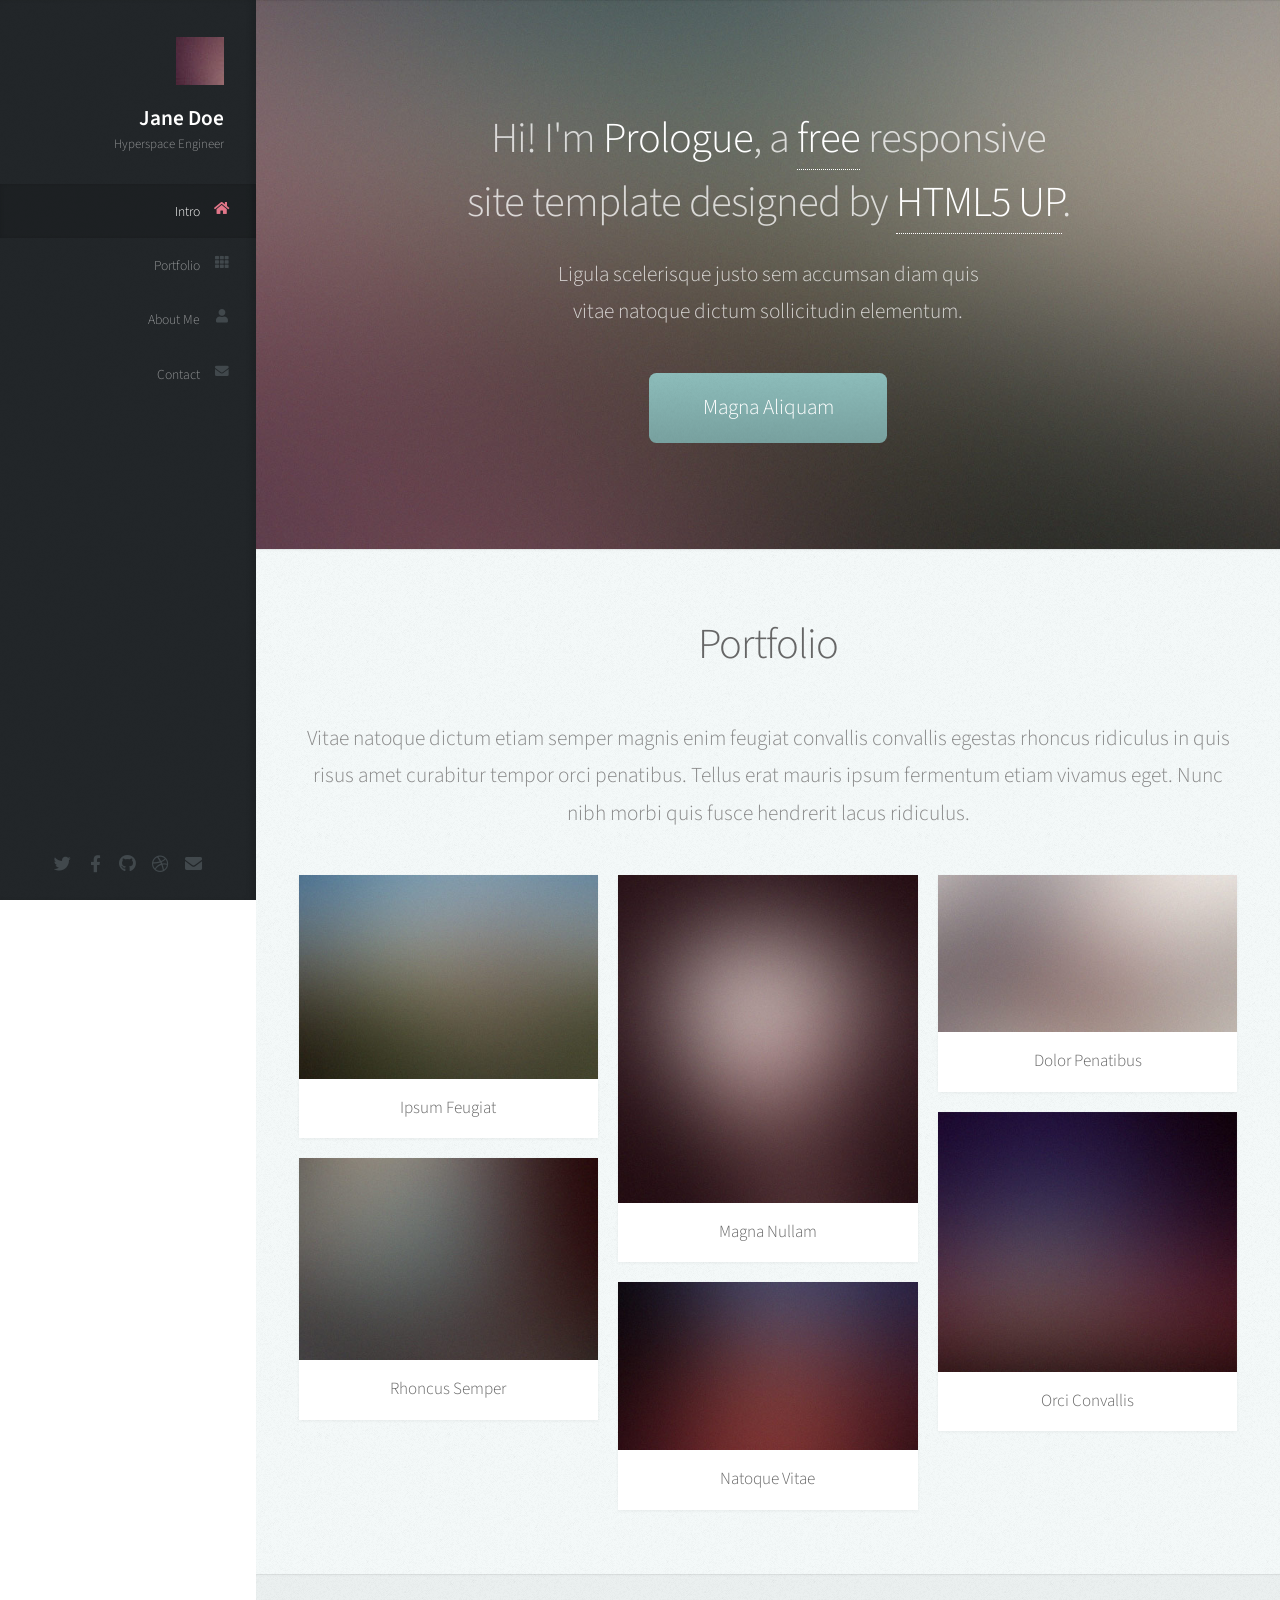
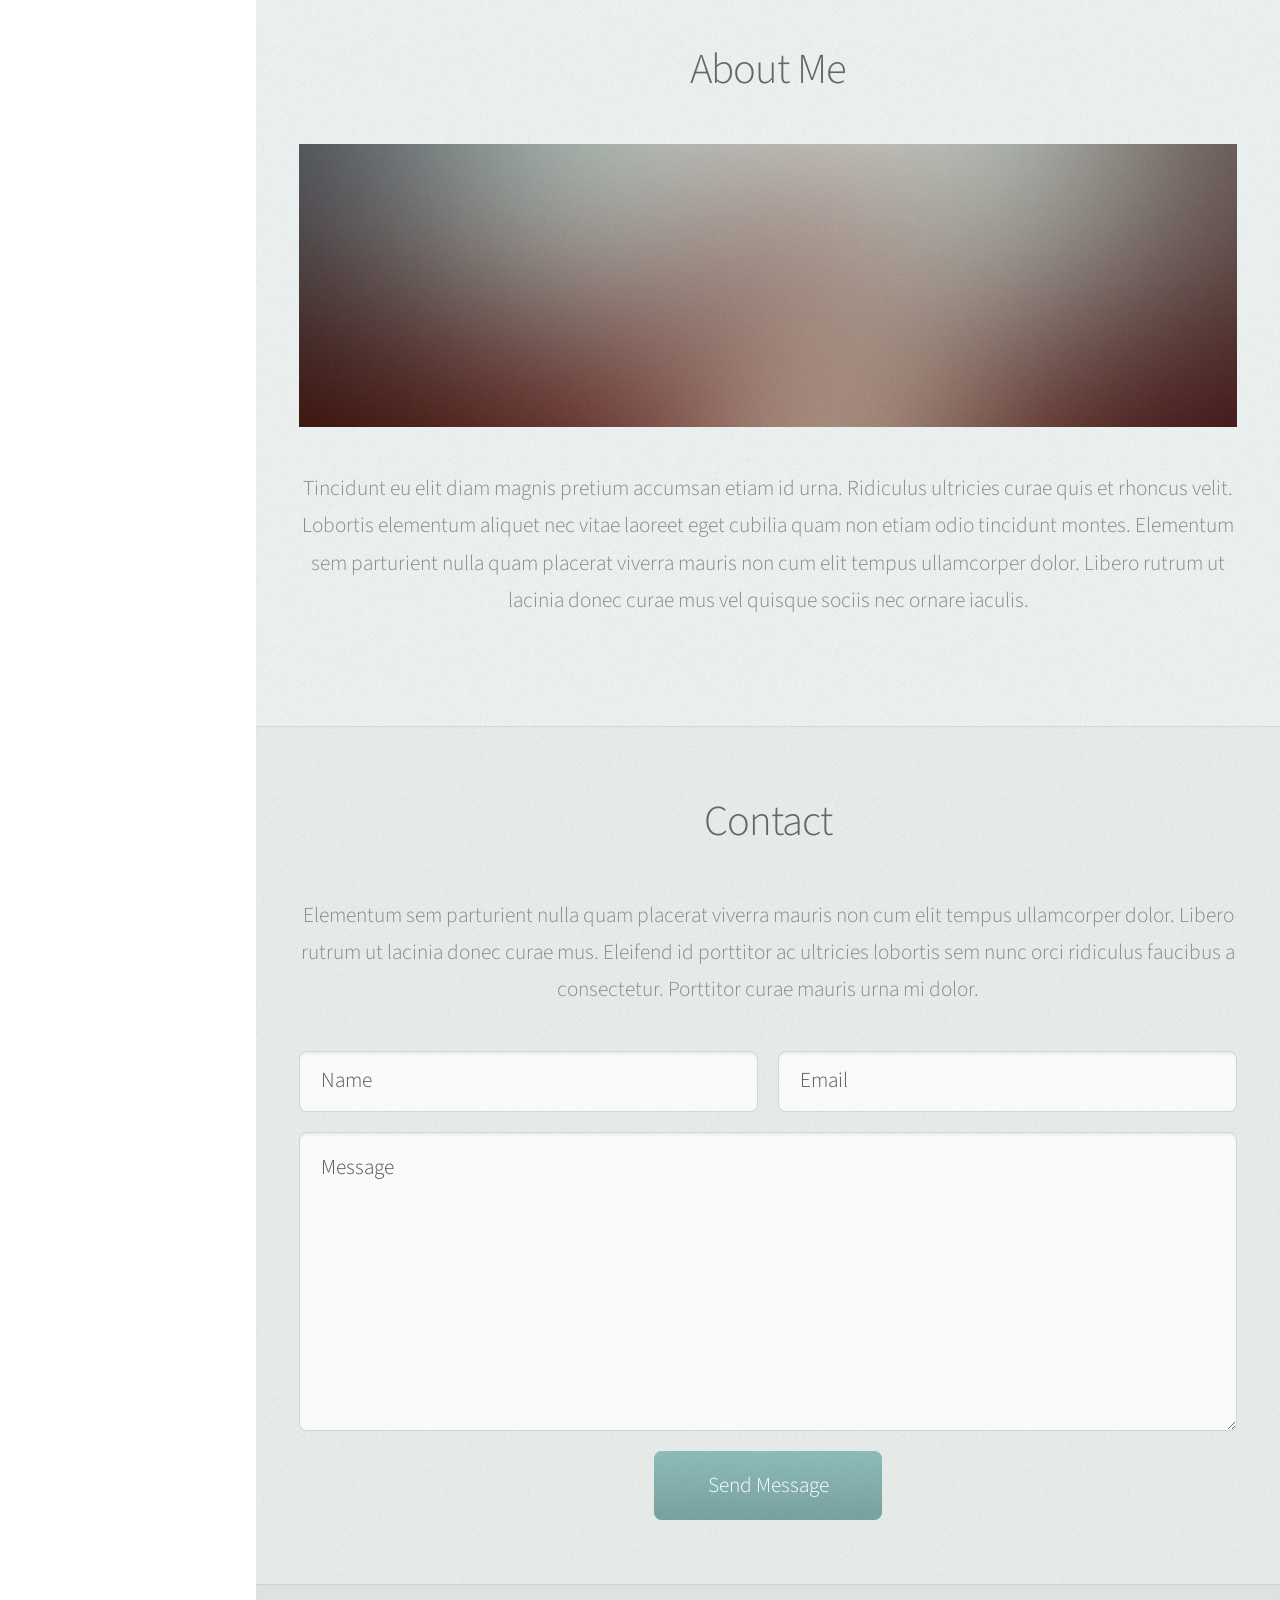
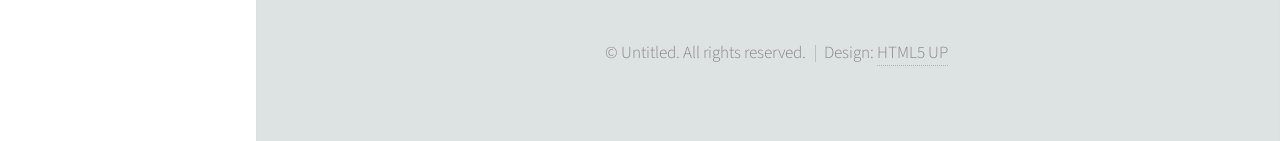
==== index.html @ f1ff387f "Initial HTML5 UP website template" ====
<!DOCTYPE HTML>
<!--
	Prologue by HTML5 UP
	html5up.net | @ajlkn
	Free for personal and commercial use under the CCA 3.0 license (html5up.net/license)
-->
<html>
	<head>
		<title>Prologue by HTML5 UP</title>
		<meta charset="utf-8" />
		<meta name="viewport" content="width=device-width, initial-scale=1, user-scalable=no" />
		<link rel="stylesheet" href="assets/css/main.css" />
	</head>
	<body class="is-preload">

		<!-- Header -->
			<div id="header">

				<div class="top">

					<!-- Logo -->
						<div id="logo">
							<span class="image avatar48"><img src="images/avatar.jpg" alt="" /></span>
							<h1 id="title">Jane Doe</h1>
							<p>Hyperspace Engineer</p>
						</div>

					<!-- Nav -->
						<nav id="nav">
							<ul>
								<li><a href="#top" id="top-link"><span class="icon solid fa-home">Intro</span></a></li>
								<li><a href="#portfolio" id="portfolio-link"><span class="icon solid fa-th">Portfolio</span></a></li>
								<li><a href="#about" id="about-link"><span class="icon solid fa-user">About Me</span></a></li>
								<li><a href="#contact" id="contact-link"><span class="icon solid fa-envelope">Contact</span></a></li>
							</ul>
						</nav>

				</div>

				<div class="bottom">

					<!-- Social Icons -->
						<ul class="icons">
							<li><a href="#" class="icon brands fa-twitter"><span class="label">Twitter</span></a></li>
							<li><a href="#" class="icon brands fa-facebook-f"><span class="label">Facebook</span></a></li>
							<li><a href="#" class="icon brands fa-github"><span class="label">Github</span></a></li>
							<li><a href="#" class="icon brands fa-dribbble"><span class="label">Dribbble</span></a></li>
							<li><a href="#" class="icon solid fa-envelope"><span class="label">Email</span></a></li>
						</ul>

				</div>

			</div>

		<!-- Main -->
			<div id="main">

				<!-- Intro -->
					<section id="top" class="one dark cover">
						<div class="container">

							<header>
								<h2 class="alt">Hi! I'm <strong>Prologue</strong>, a <a href="http://html5up.net/license">free</a> responsive<br />
								site template designed by <a href="http://html5up.net">HTML5 UP</a>.</h2>
								<p>Ligula scelerisque justo sem accumsan diam quis<br />
								vitae natoque dictum sollicitudin elementum.</p>
							</header>

							<footer>
								<a href="#portfolio" class="button scrolly">Magna Aliquam</a>
							</footer>

						</div>
					</section>

				<!-- Portfolio -->
					<section id="portfolio" class="two">
						<div class="container">

							<header>
								<h2>Portfolio</h2>
							</header>

							<p>Vitae natoque dictum etiam semper magnis enim feugiat convallis convallis
							egestas rhoncus ridiculus in quis risus amet curabitur tempor orci penatibus.
							Tellus erat mauris ipsum fermentum etiam vivamus eget. Nunc nibh morbi quis
							fusce hendrerit lacus ridiculus.</p>

							<div class="row">
								<div class="col-4 col-12-mobile">
									<article class="item">
										<a href="#" class="image fit"><img src="images/pic02.jpg" alt="" /></a>
										<header>
											<h3>Ipsum Feugiat</h3>
										</header>
									</article>
									<article class="item">
										<a href="#" class="image fit"><img src="images/pic03.jpg" alt="" /></a>
										<header>
											<h3>Rhoncus Semper</h3>
										</header>
									</article>
								</div>
								<div class="col-4 col-12-mobile">
									<article class="item">
										<a href="#" class="image fit"><img src="images/pic04.jpg" alt="" /></a>
										<header>
											<h3>Magna Nullam</h3>
										</header>
									</article>
									<article class="item">
										<a href="#" class="image fit"><img src="images/pic05.jpg" alt="" /></a>
										<header>
											<h3>Natoque Vitae</h3>
										</header>
									</article>
								</div>
								<div class="col-4 col-12-mobile">
									<article class="item">
										<a href="#" class="image fit"><img src="images/pic06.jpg" alt="" /></a>
										<header>
											<h3>Dolor Penatibus</h3>
										</header>
									</article>
									<article class="item">
										<a href="#" class="image fit"><img src="images/pic07.jpg" alt="" /></a>
										<header>
											<h3>Orci Convallis</h3>
										</header>
									</article>
								</div>
							</div>

						</div>
					</section>

				<!-- About Me -->
					<section id="about" class="three">
						<div class="container">

							<header>
								<h2>About Me</h2>
							</header>

							<a href="#" class="image featured"><img src="images/pic08.jpg" alt="" /></a>

							<p>Tincidunt eu elit diam magnis pretium accumsan etiam id urna. Ridiculus
							ultricies curae quis et rhoncus velit. Lobortis elementum aliquet nec vitae
							laoreet eget cubilia quam non etiam odio tincidunt montes. Elementum sem
							parturient nulla quam placerat viverra mauris non cum elit tempus ullamcorper
							dolor. Libero rutrum ut lacinia donec curae mus vel quisque sociis nec
							ornare iaculis.</p>

						</div>
					</section>

				<!-- Contact -->
					<section id="contact" class="four">
						<div class="container">

							<header>
								<h2>Contact</h2>
							</header>

							<p>Elementum sem parturient nulla quam placerat viverra
							mauris non cum elit tempus ullamcorper dolor. Libero rutrum ut lacinia
							donec curae mus. Eleifend id porttitor ac ultricies lobortis sem nunc
							orci ridiculus faucibus a consectetur. Porttitor curae mauris urna mi dolor.</p>

							<form method="post" action="#">
								<div class="row">
									<div class="col-6 col-12-mobile"><input type="text" name="name" placeholder="Name" /></div>
									<div class="col-6 col-12-mobile"><input type="text" name="email" placeholder="Email" /></div>
									<div class="col-12">
										<textarea name="message" placeholder="Message"></textarea>
									</div>
									<div class="col-12">
										<input type="submit" value="Send Message" />
									</div>
								</div>
							</form>

						</div>
					</section>

			</div>

		<!-- Footer -->
			<div id="footer">

				<!-- Copyright -->
					<ul class="copyright">
						<li>&copy; Untitled. All rights reserved.</li><li>Design: <a href="http://html5up.net">HTML5 UP</a></li>
					</ul>

			</div>

		<!-- Scripts -->
			<script src="assets/js/jquery.min.js"></script>
			<script src="assets/js/jquery.scrolly.min.js"></script>
			<script src="assets/js/jquery.scrollex.min.js"></script>
			<script src="assets/js/browser.min.js"></script>
			<script src="assets/js/breakpoints.min.js"></script>
			<script src="assets/js/util.js"></script>
			<script src="assets/js/main.js"></script>

	</body>
</html>
---- assets/css/main.css ----
@import url("fontawesome-all.min.css");
@import url("https://fonts.googleapis.com/css?family=Source+Sans+Pro:300,300italic,400,600");

/*
	Prologue by HTML5 UP
	html5up.net | @ajlkn
	Free for personal and commercial use under the CCA 3.0 license (html5up.net/license)
*/

html, body, div, span, applet, object,
iframe, h1, h2, h3, h4, h5, h6, p, blockquote,
pre, a, abbr, acronym, address, big, cite,
code, del, dfn, em, img, ins, kbd, q, s, samp,
small, strike, strong, sub, sup, tt, var, b,
u, i, center, dl, dt, dd, ol, ul, li, fieldset,
form, label, legend, table, caption, tbody,
tfoot, thead, tr, th, td, article, aside,
canvas, details, embed, figure, figcaption,
footer, header, hgroup, menu, nav, output, ruby,
section, summary, time, mark, audio, video {
	margin: 0;
	padding: 0;
	border: 0;
	font-size: 100%;
	font: inherit;
	vertical-align: baseline;}

article, aside, details, figcaption, figure,
footer, header, hgroup, menu, nav, section {
	display: block;}

body {
	line-height: 1;
}

ol, ul {
	list-style: none;
}

blockquote, q {
	quotes: none;
}

	blockquote:before, blockquote:after, q:before, q:after {
		content: '';
		content: none;
	}

table {
	border-collapse: collapse;
	border-spacing: 0;
}

body {
	-webkit-text-size-adjust: none;
}

mark {
	background-color: transparent;
	color: inherit;
}

input::-moz-focus-inner {
	border: 0;
	padding: 0;
}

input, select, textarea {
	-moz-appearance: none;
	-webkit-appearance: none;
	-ms-appearance: none;
	appearance: none;
}

/* Basic */

	html {
		box-sizing: border-box;
	}

	*, *:before, *:after {
		box-sizing: inherit;
	}

	body {
		background: #fff;
		font-family: 'Source Sans Pro', sans-serif;
		font-size: 19pt;
		font-weight: 300;
		line-height: 1.75em;
		color: #888;
	}

		body.is-preload *, body.is-preload *:before, body.is-preload *:after {
			-moz-animation: none !important;
			-webkit-animation: none !important;
			-ms-animation: none !important;
			animation: none !important;
			-moz-transition: none !important;
			-webkit-transition: none !important;
			-ms-transition: none !important;
			transition: none !important;
		}

	input, textarea, select {
		font-family: 'Source Sans Pro', sans-serif;
		font-size: 19pt;
		font-weight: 300;
		line-height: 1.75em;
		color: #888;
	}

	h1, h2, h3, h4, h5, h6 {
		font-weight: 300;
		color: #666;
		line-height: 1.5em;
	}

	h1 a, h2 a, h3 a, h4 a, h5 a, h6 a {
		color: inherit;
		text-decoration: none;
	}

		h1 a strong, h2 a strong, h3 a strong, h4 a strong, h5 a strong, h6 a strong {
			color: #333;
		}

	h2 {
		font-size: 2em;
		letter-spacing: -1px;
	}

		h2.alt {
			color: #888;
		}

			h2.alt strong {
				color: #666;
			}

	h3 {
		font-size: 1.5em;
	}

	header {
		margin: 0 0 2em 0;
	}

		header > p {
			margin: 1em 0 0 0;
		}

	footer {
		margin: 2em 0 0 0;
	}

	strong, b {
		font-weight: 300;
		color: #666;
	}

	em, i {
		font-style: italic;
	}

	a {
		text-decoration: none;
		color: inherit;
		border-bottom: dotted 1px rgba(128, 128, 128, 0.5);
		-moz-transition: color 0.35s ease-in-out, border-bottom-color 0.35s ease-in-out;
		-webkit-transition: color 0.35s ease-in-out, border-bottom-color 0.35s ease-in-out;
		-ms-transition: color 0.35s ease-in-out, border-bottom-color 0.35s ease-in-out;
		transition: color 0.35s ease-in-out, border-bottom-color 0.35s ease-in-out;
		outline: 0;
	}

		a:hover {
			color: #E27689;
			border-bottom-color: rgba(255, 255, 255, 0);
		}

	sub {
		position: relative;
		top: 0.5em;
		font-size: 0.8em;
	}

	sup {
		position: relative;
		top: -0.5em;
		font-size: 0.8em;
	}

	hr {
		border: 0;
		border-top: solid 1px #ddd;
	}

	blockquote {
		border-left: solid 0.5em #ddd;
		padding: 1em 0 1em 2em;
		font-style: italic;
	}

	p, ul, ol, dl, table {
		margin-bottom: 2em;
	}

	br.clear {
		clear: both;
	}

/* Container */

	.container {
		margin: 0 auto;
		max-width: 100%;
		width: 1400px;
	}

		@media screen and (min-width: 961px) and (max-width: 1880px) {

			.container {
				width: 1200px;
			}

		}

		@media screen and (min-width: 961px) and (max-width: 1620px) {

			.container {
				width: 960px;
			}

		}

		@media screen and (min-width: 961px) and (max-width: 1320px) {

			.container {
				width: 100%;
			}

		}

		@media screen and (max-width: 960px) {

			.container {
				width: 100%;
			}

		}

		@media screen and (max-width: 736px) {

			.container {
				width: 100%;
			}

		}

/* Row */

	.row {
		display: flex;
		flex-wrap: wrap;
		box-sizing: border-box;
		align-items: stretch;
	}

		.row > * {
			box-sizing: border-box;
		}

		.row.gtr-uniform > * > :last-child {
			margin-bottom: 0;
		}

		.row.aln-left {
			justify-content: flex-start;
		}

		.row.aln-center {
			justify-content: center;
		}

		.row.aln-right {
			justify-content: flex-end;
		}

		.row.aln-top {
			align-items: flex-start;
		}

		.row.aln-middle {
			align-items: center;
		}

		.row.aln-bottom {
			align-items: flex-end;
		}

		.row > .imp {
			order: -1;
		}

		.row > .col-1 {
			width: 8.33333%;
		}

		.row > .off-1 {
			margin-left: 8.33333%;
		}

		.row > .col-2 {
			width: 16.66667%;
		}

		.row > .off-2 {
			margin-left: 16.66667%;
		}

		.row > .col-3 {
			width: 25%;
		}

		.row > .off-3 {
			margin-left: 25%;
		}

		.row > .col-4 {
			width: 33.33333%;
		}

		.row > .off-4 {
			margin-left: 33.33333%;
		}

		.row > .col-5 {
			width: 41.66667%;
		}

		.row > .off-5 {
			margin-left: 41.66667%;
		}

		.row > .col-6 {
			width: 50%;
		}

		.row > .off-6 {
			margin-left: 50%;
		}

		.row > .col-7 {
			width: 58.33333%;
		}

		.row > .off-7 {
			margin-left: 58.33333%;
		}

		.row > .col-8 {
			width: 66.66667%;
		}

		.row > .off-8 {
			margin-left: 66.66667%;
		}

		.row > .col-9 {
			width: 75%;
		}

		.row > .off-9 {
			margin-left: 75%;
		}

		.row > .col-10 {
			width: 83.33333%;
		}

		.row > .off-10 {
			margin-left: 83.33333%;
		}

		.row > .col-11 {
			width: 91.66667%;
		}

		.row > .off-11 {
			margin-left: 91.66667%;
		}

		.row > .col-12 {
			width: 100%;
		}

		.row > .off-12 {
			margin-left: 100%;
		}

		.row.gtr-0 {
			margin-top: 0px;
			margin-left: 0px;
		}

			.row.gtr-0 > * {
				padding: 0px 0 0 0px;
			}

			.row.gtr-0.gtr-uniform {
				margin-top: 0px;
			}

				.row.gtr-0.gtr-uniform > * {
					padding-top: 0px;
				}

		.row.gtr-25 {
			margin-top: -10px;
			margin-left: -10px;
		}

			.row.gtr-25 > * {
				padding: 10px 0 0 10px;
			}

			.row.gtr-25.gtr-uniform {
				margin-top: -10px;
			}

				.row.gtr-25.gtr-uniform > * {
					padding-top: 10px;
				}

		.row.gtr-50 {
			margin-top: -20px;
			margin-left: -20px;
		}

			.row.gtr-50 > * {
				padding: 20px 0 0 20px;
			}

			.row.gtr-50.gtr-uniform {
				margin-top: -20px;
			}

				.row.gtr-50.gtr-uniform > * {
					padding-top: 20px;
				}

		.row {
			margin-top: -40px;
			margin-left: -40px;
		}

			.row > * {
				padding: 40px 0 0 40px;
			}

			.row.gtr-uniform {
				margin-top: -40px;
			}

				.row.gtr-uniform > * {
					padding-top: 40px;
				}

		.row.gtr-150 {
			margin-top: -60px;
			margin-left: -60px;
		}

			.row.gtr-150 > * {
				padding: 60px 0 0 60px;
			}

			.row.gtr-150.gtr-uniform {
				margin-top: -60px;
			}

				.row.gtr-150.gtr-uniform > * {
					padding-top: 60px;
				}

		.row.gtr-200 {
			margin-top: -80px;
			margin-left: -80px;
		}

			.row.gtr-200 > * {
				padding: 80px 0 0 80px;
			}

			.row.gtr-200.gtr-uniform {
				margin-top: -80px;
			}

				.row.gtr-200.gtr-uniform > * {
					padding-top: 80px;
				}

		@media screen and (min-width: 961px) and (max-width: 1880px) {

			.row {
				display: flex;
				flex-wrap: wrap;
				box-sizing: border-box;
				align-items: stretch;
			}

				.row > * {
					box-sizing: border-box;
				}

				.row.gtr-uniform > * > :last-child {
					margin-bottom: 0;
				}

				.row.aln-left {
					justify-content: flex-start;
				}

				.row.aln-center {
					justify-content: center;
				}

				.row.aln-right {
					justify-content: flex-end;
				}

				.row.aln-top {
					align-items: flex-start;
				}

				.row.aln-middle {
					align-items: center;
				}

				.row.aln-bottom {
					align-items: flex-end;
				}

				.row > .imp-wide {
					order: -1;
				}

				.row > .col-1-wide {
					width: 8.33333%;
				}

				.row > .off-1-wide {
					margin-left: 8.33333%;
				}

				.row > .col-2-wide {
					width: 16.66667%;
				}

				.row > .off-2-wide {
					margin-left: 16.66667%;
				}

				.row > .col-3-wide {
					width: 25%;
				}

				.row > .off-3-wide {
					margin-left: 25%;
				}

				.row > .col-4-wide {
					width: 33.33333%;
				}

				.row > .off-4-wide {
					margin-left: 33.33333%;
				}

				.row > .col-5-wide {
					width: 41.66667%;
				}

				.row > .off-5-wide {
					margin-left: 41.66667%;
				}

				.row > .col-6-wide {
					width: 50%;
				}

				.row > .off-6-wide {
					margin-left: 50%;
				}

				.row > .col-7-wide {
					width: 58.33333%;
				}

				.row > .off-7-wide {
					margin-left: 58.33333%;
				}

				.row > .col-8-wide {
					width: 66.66667%;
				}

				.row > .off-8-wide {
					margin-left: 66.66667%;
				}

				.row > .col-9-wide {
					width: 75%;
				}

				.row > .off-9-wide {
					margin-left: 75%;
				}

				.row > .col-10-wide {
					width: 83.33333%;
				}

				.row > .off-10-wide {
					margin-left: 83.33333%;
				}

				.row > .col-11-wide {
					width: 91.66667%;
				}

				.row > .off-11-wide {
					margin-left: 91.66667%;
				}

				.row > .col-12-wide {
					width: 100%;
				}

				.row > .off-12-wide {
					margin-left: 100%;
				}

				.row.gtr-0 {
					margin-top: 0px;
					margin-left: 0px;
				}

					.row.gtr-0 > * {
						padding: 0px 0 0 0px;
					}

					.row.gtr-0.gtr-uniform {
						margin-top: 0px;
					}

						.row.gtr-0.gtr-uniform > * {
							padding-top: 0px;
						}

				.row.gtr-25 {
					margin-top: -10px;
					margin-left: -10px;
				}

					.row.gtr-25 > * {
						padding: 10px 0 0 10px;
					}

					.row.gtr-25.gtr-uniform {
						margin-top: -10px;
					}

						.row.gtr-25.gtr-uniform > * {
							padding-top: 10px;
						}

				.row.gtr-50 {
					margin-top: -20px;
					margin-left: -20px;
				}

					.row.gtr-50 > * {
						padding: 20px 0 0 20px;
					}

					.row.gtr-50.gtr-uniform {
						margin-top: -20px;
					}

						.row.gtr-50.gtr-uniform > * {
							padding-top: 20px;
						}

				.row {
					margin-top: -40px;
					margin-left: -40px;
				}

					.row > * {
						padding: 40px 0 0 40px;
					}

					.row.gtr-uniform {
						margin-top: -40px;
					}

						.row.gtr-uniform > * {
							padding-top: 40px;
						}

				.row.gtr-150 {
					margin-top: -60px;
					margin-left: -60px;
				}

					.row.gtr-150 > * {
						padding: 60px 0 0 60px;
					}

					.row.gtr-150.gtr-uniform {
						margin-top: -60px;
					}

						.row.gtr-150.gtr-uniform > * {
							padding-top: 60px;
						}

				.row.gtr-200 {
					margin-top: -80px;
					margin-left: -80px;
				}

					.row.gtr-200 > * {
						padding: 80px 0 0 80px;
					}

					.row.gtr-200.gtr-uniform {
						margin-top: -80px;
					}

						.row.gtr-200.gtr-uniform > * {
							padding-top: 80px;
						}

		}

		@media screen and (min-width: 961px) and (max-width: 1620px) {

			.row {
				display: flex;
				flex-wrap: wrap;
				box-sizing: border-box;
				align-items: stretch;
			}

				.row > * {
					box-sizing: border-box;
				}

				.row.gtr-uniform > * > :last-child {
					margin-bottom: 0;
				}

				.row.aln-left {
					justify-content: flex-start;
				}

				.row.aln-center {
					justify-content: center;
				}

				.row.aln-right {
					justify-content: flex-end;
				}

				.row.aln-top {
					align-items: flex-start;
				}

				.row.aln-middle {
					align-items: center;
				}

				.row.aln-bottom {
					align-items: flex-end;
				}

				.row > .imp-normal {
					order: -1;
				}

				.row > .col-1-normal {
					width: 8.33333%;
				}

				.row > .off-1-normal {
					margin-left: 8.33333%;
				}

				.row > .col-2-normal {
					width: 16.66667%;
				}

				.row > .off-2-normal {
					margin-left: 16.66667%;
				}

				.row > .col-3-normal {
					width: 25%;
				}

				.row > .off-3-normal {
					margin-left: 25%;
				}

				.row > .col-4-normal {
					width: 33.33333%;
				}

				.row > .off-4-normal {
					margin-left: 33.33333%;
				}

				.row > .col-5-normal {
					width: 41.66667%;
				}

				.row > .off-5-normal {
					margin-left: 41.66667%;
				}

				.row > .col-6-normal {
					width: 50%;
				}

				.row > .off-6-normal {
					margin-left: 50%;
				}

				.row > .col-7-normal {
					width: 58.33333%;
				}

				.row > .off-7-normal {
					margin-left: 58.33333%;
				}

				.row > .col-8-normal {
					width: 66.66667%;
				}

				.row > .off-8-normal {
					margin-left: 66.66667%;
				}

				.row > .col-9-normal {
					width: 75%;
				}

				.row > .off-9-normal {
					margin-left: 75%;
				}

				.row > .col-10-normal {
					width: 83.33333%;
				}

				.row > .off-10-normal {
					margin-left: 83.33333%;
				}

				.row > .col-11-normal {
					width: 91.66667%;
				}

				.row > .off-11-normal {
					margin-left: 91.66667%;
				}

				.row > .col-12-normal {
					width: 100%;
				}

				.row > .off-12-normal {
					margin-left: 100%;
				}

				.row.gtr-0 {
					margin-top: 0px;
					margin-left: 0px;
				}

					.row.gtr-0 > * {
						padding: 0px 0 0 0px;
					}

					.row.gtr-0.gtr-uniform {
						margin-top: 0px;
					}

						.row.gtr-0.gtr-uniform > * {
							padding-top: 0px;
						}

				.row.gtr-25 {
					margin-top: -10px;
					margin-left: -10px;
				}

					.row.gtr-25 > * {
						padding: 10px 0 0 10px;
					}

					.row.gtr-25.gtr-uniform {
						margin-top: -10px;
					}

						.row.gtr-25.gtr-uniform > * {
							padding-top: 10px;
						}

				.row.gtr-50 {
					margin-top: -20px;
					margin-left: -20px;
				}

					.row.gtr-50 > * {
						padding: 20px 0 0 20px;
					}

					.row.gtr-50.gtr-uniform {
						margin-top: -20px;
					}

						.row.gtr-50.gtr-uniform > * {
							padding-top: 20px;
						}

				.row {
					margin-top: -40px;
					margin-left: -40px;
				}

					.row > * {
						padding: 40px 0 0 40px;
					}

					.row.gtr-uniform {
						margin-top: -40px;
					}

						.row.gtr-uniform > * {
							padding-top: 40px;
						}

				.row.gtr-150 {
					margin-top: -60px;
					margin-left: -60px;
				}

					.row.gtr-150 > * {
						padding: 60px 0 0 60px;
					}

					.row.gtr-150.gtr-uniform {
						margin-top: -60px;
					}

						.row.gtr-150.gtr-uniform > * {
							padding-top: 60px;
						}

				.row.gtr-200 {
					margin-top: -80px;
					margin-left: -80px;
				}

					.row.gtr-200 > * {
						padding: 80px 0 0 80px;
					}

					.row.gtr-200.gtr-uniform {
						margin-top: -80px;
					}

						.row.gtr-200.gtr-uniform > * {
							padding-top: 80px;
						}

		}

		@media screen and (min-width: 961px) and (max-width: 1320px) {

			.row {
				display: flex;
				flex-wrap: wrap;
				box-sizing: border-box;
				align-items: stretch;
			}

				.row > * {
					box-sizing: border-box;
				}

				.row.gtr-uniform > * > :last-child {
					margin-bottom: 0;
				}

				.row.aln-left {
					justify-content: flex-start;
				}

				.row.aln-center {
					justify-content: center;
				}

				.row.aln-right {
					justify-content: flex-end;
				}

				.row.aln-top {
					align-items: flex-start;
				}

				.row.aln-middle {
					align-items: center;
				}

				.row.aln-bottom {
					align-items: flex-end;
				}

				.row > .imp-narrow {
					order: -1;
				}

				.row > .col-1-narrow {
					width: 8.33333%;
				}

				.row > .off-1-narrow {
					margin-left: 8.33333%;
				}

				.row > .col-2-narrow {
					width: 16.66667%;
				}

				.row > .off-2-narrow {
					margin-left: 16.66667%;
				}

				.row > .col-3-narrow {
					width: 25%;
				}

				.row > .off-3-narrow {
					margin-left: 25%;
				}

				.row > .col-4-narrow {
					width: 33.33333%;
				}

				.row > .off-4-narrow {
					margin-left: 33.33333%;
				}

				.row > .col-5-narrow {
					width: 41.66667%;
				}

				.row > .off-5-narrow {
					margin-left: 41.66667%;
				}

				.row > .col-6-narrow {
					width: 50%;
				}

				.row > .off-6-narrow {
					margin-left: 50%;
				}

				.row > .col-7-narrow {
					width: 58.33333%;
				}

				.row > .off-7-narrow {
					margin-left: 58.33333%;
				}

				.row > .col-8-narrow {
					width: 66.66667%;
				}

				.row > .off-8-narrow {
					margin-left: 66.66667%;
				}

				.row > .col-9-narrow {
					width: 75%;
				}

				.row > .off-9-narrow {
					margin-left: 75%;
				}

				.row > .col-10-narrow {
					width: 83.33333%;
				}

				.row > .off-10-narrow {
					margin-left: 83.33333%;
				}

				.row > .col-11-narrow {
					width: 91.66667%;
				}

				.row > .off-11-narrow {
					margin-left: 91.66667%;
				}

				.row > .col-12-narrow {
					width: 100%;
				}

				.row > .off-12-narrow {
					margin-left: 100%;
				}

				.row.gtr-0 {
					margin-top: 0px;
					margin-left: 0px;
				}

					.row.gtr-0 > * {
						padding: 0px 0 0 0px;
					}

					.row.gtr-0.gtr-uniform {
						margin-top: 0px;
					}

						.row.gtr-0.gtr-uniform > * {
							padding-top: 0px;
						}

				.row.gtr-25 {
					margin-top: -5px;
					margin-left: -5px;
				}

					.row.gtr-25 > * {
						padding: 5px 0 0 5px;
					}

					.row.gtr-25.gtr-uniform {
						margin-top: -5px;
					}

						.row.gtr-25.gtr-uniform > * {
							padding-top: 5px;
						}

				.row.gtr-50 {
					margin-top: -10px;
					margin-left: -10px;
				}

					.row.gtr-50 > * {
						padding: 10px 0 0 10px;
					}

					.row.gtr-50.gtr-uniform {
						margin-top: -10px;
					}

						.row.gtr-50.gtr-uniform > * {
							padding-top: 10px;
						}

				.row {
					margin-top: -20px;
					margin-left: -20px;
				}

					.row > * {
						padding: 20px 0 0 20px;
					}

					.row.gtr-uniform {
						margin-top: -20px;
					}

						.row.gtr-uniform > * {
							padding-top: 20px;
						}

				.row.gtr-150 {
					margin-top: -30px;
					margin-left: -30px;
				}

					.row.gtr-150 > * {
						padding: 30px 0 0 30px;
					}

					.row.gtr-150.gtr-uniform {
						margin-top: -30px;
					}

						.row.gtr-150.gtr-uniform > * {
							padding-top: 30px;
						}

				.row.gtr-200 {
					margin-top: -40px;
					margin-left: -40px;
				}

					.row.gtr-200 > * {
						padding: 40px 0 0 40px;
					}

					.row.gtr-200.gtr-uniform {
						margin-top: -40px;
					}

						.row.gtr-200.gtr-uniform > * {
							padding-top: 40px;
						}

		}

		@media screen and (max-width: 960px) {

			.row {
				display: flex;
				flex-wrap: wrap;
				box-sizing: border-box;
				align-items: stretch;
			}

				.row > * {
					box-sizing: border-box;
				}

				.row.gtr-uniform > * > :last-child {
					margin-bottom: 0;
				}

				.row.aln-left {
					justify-content: flex-start;
				}

				.row.aln-center {
					justify-content: center;
				}

				.row.aln-right {
					justify-content: flex-end;
				}

				.row.aln-top {
					align-items: flex-start;
				}

				.row.aln-middle {
					align-items: center;
				}

				.row.aln-bottom {
					align-items: flex-end;
				}

				.row > .imp-narrower {
					order: -1;
				}

				.row > .col-1-narrower {
					width: 8.33333%;
				}

				.row > .off-1-narrower {
					margin-left: 8.33333%;
				}

				.row > .col-2-narrower {
					width: 16.66667%;
				}

				.row > .off-2-narrower {
					margin-left: 16.66667%;
				}

				.row > .col-3-narrower {
					width: 25%;
				}

				.row > .off-3-narrower {
					margin-left: 25%;
				}

				.row > .col-4-narrower {
					width: 33.33333%;
				}

				.row > .off-4-narrower {
					margin-left: 33.33333%;
				}

				.row > .col-5-narrower {
					width: 41.66667%;
				}

				.row > .off-5-narrower {
					margin-left: 41.66667%;
				}

				.row > .col-6-narrower {
					width: 50%;
				}

				.row > .off-6-narrower {
					margin-left: 50%;
				}

				.row > .col-7-narrower {
					width: 58.33333%;
				}

				.row > .off-7-narrower {
					margin-left: 58.33333%;
				}

				.row > .col-8-narrower {
					width: 66.66667%;
				}

				.row > .off-8-narrower {
					margin-left: 66.66667%;
				}

				.row > .col-9-narrower {
					width: 75%;
				}

				.row > .off-9-narrower {
					margin-left: 75%;
				}

				.row > .col-10-narrower {
					width: 83.33333%;
				}

				.row > .off-10-narrower {
					margin-left: 83.33333%;
				}

				.row > .col-11-narrower {
					width: 91.66667%;
				}

				.row > .off-11-narrower {
					margin-left: 91.66667%;
				}

				.row > .col-12-narrower {
					width: 100%;
				}

				.row > .off-12-narrower {
					margin-left: 100%;
				}

				.row.gtr-0 {
					margin-top: 0px;
					margin-left: 0px;
				}

					.row.gtr-0 > * {
						padding: 0px 0 0 0px;
					}

					.row.gtr-0.gtr-uniform {
						margin-top: 0px;
					}

						.row.gtr-0.gtr-uniform > * {
							padding-top: 0px;
						}

				.row.gtr-25 {
					margin-top: -5px;
					margin-left: -5px;
				}

					.row.gtr-25 > * {
						padding: 5px 0 0 5px;
					}

					.row.gtr-25.gtr-uniform {
						margin-top: -5px;
					}

						.row.gtr-25.gtr-uniform > * {
							padding-top: 5px;
						}

				.row.gtr-50 {
					margin-top: -10px;
					margin-left: -10px;
				}

					.row.gtr-50 > * {
						padding: 10px 0 0 10px;
					}

					.row.gtr-50.gtr-uniform {
						margin-top: -10px;
					}

						.row.gtr-50.gtr-uniform > * {
							padding-top: 10px;
						}

				.row {
					margin-top: -20px;
					margin-left: -20px;
				}

					.row > * {
						padding: 20px 0 0 20px;
					}

					.row.gtr-uniform {
						margin-top: -20px;
					}

						.row.gtr-uniform > * {
							padding-top: 20px;
						}

				.row.gtr-150 {
					margin-top: -30px;
					margin-left: -30px;
				}

					.row.gtr-150 > * {
						padding: 30px 0 0 30px;
					}

					.row.gtr-150.gtr-uniform {
						margin-top: -30px;
					}

						.row.gtr-150.gtr-uniform > * {
							padding-top: 30px;
						}

				.row.gtr-200 {
					margin-top: -40px;
					margin-left: -40px;
				}

					.row.gtr-200 > * {
						padding: 40px 0 0 40px;
					}

					.row.gtr-200.gtr-uniform {
						margin-top: -40px;
					}

						.row.gtr-200.gtr-uniform > * {
							padding-top: 40px;
						}

		}

		@media screen and (max-width: 736px) {

			.row {
				display: flex;
				flex-wrap: wrap;
				box-sizing: border-box;
				align-items: stretch;
			}

				.row > * {
					box-sizing: border-box;
				}

				.row.gtr-uniform > * > :last-child {
					margin-bottom: 0;
				}

				.row.aln-left {
					justify-content: flex-start;
				}

				.row.aln-center {
					justify-content: center;
				}

				.row.aln-right {
					justify-content: flex-end;
				}

				.row.aln-top {
					align-items: flex-start;
				}

				.row.aln-middle {
					align-items: center;
				}

				.row.aln-bottom {
					align-items: flex-end;
				}

				.row > .imp-mobile {
					order: -1;
				}

				.row > .col-1-mobile {
					width: 8.33333%;
				}

				.row > .off-1-mobile {
					margin-left: 8.33333%;
				}

				.row > .col-2-mobile {
					width: 16.66667%;
				}

				.row > .off-2-mobile {
					margin-left: 16.66667%;
				}

				.row > .col-3-mobile {
					width: 25%;
				}

				.row > .off-3-mobile {
					margin-left: 25%;
				}

				.row > .col-4-mobile {
					width: 33.33333%;
				}

				.row > .off-4-mobile {
					margin-left: 33.33333%;
				}

				.row > .col-5-mobile {
					width: 41.66667%;
				}

				.row > .off-5-mobile {
					margin-left: 41.66667%;
				}

				.row > .col-6-mobile {
					width: 50%;
				}

				.row > .off-6-mobile {
					margin-left: 50%;
				}

				.row > .col-7-mobile {
					width: 58.33333%;
				}

				.row > .off-7-mobile {
					margin-left: 58.33333%;
				}

				.row > .col-8-mobile {
					width: 66.66667%;
				}

				.row > .off-8-mobile {
					margin-left: 66.66667%;
				}

				.row > .col-9-mobile {
					width: 75%;
				}

				.row > .off-9-mobile {
					margin-left: 75%;
				}

				.row > .col-10-mobile {
					width: 83.33333%;
				}

				.row > .off-10-mobile {
					margin-left: 83.33333%;
				}

				.row > .col-11-mobile {
					width: 91.66667%;
				}

				.row > .off-11-mobile {
					margin-left: 91.66667%;
				}

				.row > .col-12-mobile {
					width: 100%;
				}

				.row > .off-12-mobile {
					margin-left: 100%;
				}

				.row.gtr-0 {
					margin-top: 0px;
					margin-left: 0px;
				}

					.row.gtr-0 > * {
						padding: 0px 0 0 0px;
					}

					.row.gtr-0.gtr-uniform {
						margin-top: 0px;
					}

						.row.gtr-0.gtr-uniform > * {
							padding-top: 0px;
						}

				.row.gtr-25 {
					margin-top: -5px;
					margin-left: -5px;
				}

					.row.gtr-25 > * {
						padding: 5px 0 0 5px;
					}

					.row.gtr-25.gtr-uniform {
						margin-top: -5px;
					}

						.row.gtr-25.gtr-uniform > * {
							padding-top: 5px;
						}

				.row.gtr-50 {
					margin-top: -10px;
					margin-left: -10px;
				}

					.row.gtr-50 > * {
						padding: 10px 0 0 10px;
					}

					.row.gtr-50.gtr-uniform {
						margin-top: -10px;
					}

						.row.gtr-50.gtr-uniform > * {
							padding-top: 10px;
						}

				.row {
					margin-top: -20px;
					margin-left: -20px;
				}

					.row > * {
						padding: 20px 0 0 20px;
					}

					.row.gtr-uniform {
						margin-top: -20px;
					}

						.row.gtr-uniform > * {
							padding-top: 20px;
						}

				.row.gtr-150 {
					margin-top: -30px;
					margin-left: -30px;
				}

					.row.gtr-150 > * {
						padding: 30px 0 0 30px;
					}

					.row.gtr-150.gtr-uniform {
						margin-top: -30px;
					}

						.row.gtr-150.gtr-uniform > * {
							padding-top: 30px;
						}

				.row.gtr-200 {
					margin-top: -40px;
					margin-left: -40px;
				}

					.row.gtr-200 > * {
						padding: 40px 0 0 40px;
					}

					.row.gtr-200.gtr-uniform {
						margin-top: -40px;
					}

						.row.gtr-200.gtr-uniform > * {
							padding-top: 40px;
						}

		}

/* Sections/Article */

	section, article {
		margin-bottom: 3em;
	}

		section > :last-child,
		section > .container, section:last-child, article > :last-child,
		article > .container, article:last-child {
			margin-bottom: 0;
		}

		.row > section, .row > article {
			margin-bottom: 0;
		}

/* Image */

	.image {
		display: inline-block;
		border: 0;
	}

		.image img {
			display: block;
			width: 100%;
		}

		.image.avatar48 {
			width: 48px;
			height: 48px;
			background: #f00;
		}

			.image.avatar48 img {
				width: 48px;
				height: 48px;
			}

		.image.fit {
			display: block;
			width: 100%;
		}

		.image.featured {
			display: block;
			width: 100%;
			margin: 0 0 2em 0;
		}

		.image.left {
			float: left;
			margin: 0 2em 2em 0;
		}

		.image.centered {
			display: block;
			margin: 0 0 2em 0;
		}

			.image.centered img {
				margin: 0 auto;
				width: auto;
			}

/* List */

	ul {
		list-style: disc;
		padding-left: 1em;
	}

		ul li {
			padding-left: 0.5em;
		}

	ol {
		list-style: decimal;
		padding-left: 1.25em;
	}

		ol li {
			padding-left: 0.25em;
		}

/* Icons */

	ul.icons {
		cursor: default;
		list-style: none;
		padding-left: 0;
	}

		ul.icons li {
			display: inline-block;
			padding-left: 0;
		}

		ul.icons a {
			display: inline-block;
			width: 2em;
			height: 2em;
			line-height: 2em;
			text-align: center;
			border: 0;
		}

/* Form */

	form label {
		display: block;
		text-align: left;
		margin-bottom: 0.5em;
	}

	form input[type="text"],
	form input[type="email"],
	form input[type="password"],
	form select,
	form textarea {
		position: relative;
		-webkit-appearance: none;
		display: block;
		border: 0;
		outline: 0;
		background: #fff;
		background: rgba(255, 255, 255, 0.75);
		width: 100%;
		border-radius: 0.35em;
		padding: 0.75em 1em 0.75em 1em;
		box-shadow: inset 0 0.1em 0.1em 0 rgba(0, 0, 0, 0.05);
		border: solid 1px rgba(0, 0, 0, 0.15);
		-moz-transition: all 0.35s ease-in-out;
		-webkit-transition: all 0.35s ease-in-out;
		-ms-transition: all 0.35s ease-in-out;
		transition: all 0.35s ease-in-out;
	}

		form input[type="text"]:focus,
		form input[type="email"]:focus,
		form input[type="password"]:focus,
		form select:focus,
		form textarea:focus {
			box-shadow: 0 0 2px 1px #8ebebc;
			background: #fff;
		}

	form input[type="text"],
	form input[type="email"],
	form input[type="password"],
	form select {
		line-height: 1.25em;
	}

	form textarea {
		min-height: 14em;
	}

	form ::-webkit-input-placeholder {
		color: #555 !important;
	}

	form :-moz-placeholder {
		color: #555 !important;
	}

	form ::-moz-placeholder {
		color: #555 !important;
	}

	form :-ms-input-placeholder {
		color: #555 !important;
	}

	form ::-moz-focus-inner {
		border: 0;
	}

/* Table */

	table {
		width: 100%;
		text-align: left;
	}

		table tbody tr:nth-child(2n+2) {
			background: #f4f4f4;
		}

		table td {
			padding: 0.5em 1em 0.5em 1em;
		}

		table th {
			text-align: left;
			padding: 0.5em 1em 0.5em 1em;
			color: #fff;
			background: #222729 url("images/overlay.png");
		}

		table thead {
			background: #444;
			color: #fff;
		}

		table tfoot {
			background: #eee;
		}

/* Button */

	input[type="button"],
	input[type="submit"],
	input[type="reset"],
	button,
	.button {
		position: relative;
		display: inline-block;
		border-radius: 0.35em;
		color: #fff !important;
		text-decoration: none;
		padding: 0.75em 2.5em 0.75em 2.5em;
		background-color: #8ebebc;
		border: 0;
		cursor: pointer;
		background-image: -moz-linear-gradient(top, rgba(0, 0, 0, 0), rgba(0, 0, 0, 0.15)), url("images/overlay.png");
		background-image: -webkit-linear-gradient(top, rgba(0, 0, 0, 0), rgba(0, 0, 0, 0.15)), url("images/overlay.png");
		background-image: -ms-linear-gradient(top, rgba(0, 0, 0, 0), rgba(0, 0, 0, 0.15)), url("images/overlay.png");
		background-image: linear-gradient(top, rgba(0, 0, 0, 0), rgba(0, 0, 0, 0.15)), url("images/overlay.png");
		-moz-transition: background-color 0.35s ease-in-out;
		-webkit-transition: background-color 0.35s ease-in-out;
		-ms-transition: background-color 0.35s ease-in-out;
		transition: background-color 0.35s ease-in-out;
	}

		input[type="button"]:hover,
		input[type="submit"]:hover,
		input[type="reset"]:hover,
		button:hover,
		.button:hover {
			background-color: #9ececc;
		}

		input[type="button"]:active,
		input[type="submit"]:active,
		input[type="reset"]:active,
		button:active,
		.button:active {
			background-color: #7eaeac;
		}

/* Item */

	.item {
		box-shadow: 0 0.05em 0.15em 0 rgba(0, 0, 0, 0.05);
		margin-bottom: 40px;
	}

		.item header {
			background: #fff;
			margin: 0;
			padding: 1em 0 1em 0;
			font-size: 0.8em;
		}

			.item header h3 {
				font-size: 1em;
			}

/* Icons */

	.icon {
		text-decoration: none;
		text-decoration: none;
	}

		.icon:before {
			-moz-osx-font-smoothing: grayscale;
			-webkit-font-smoothing: antialiased;
			display: inline-block;
			font-style: normal;
			font-variant: normal;
			text-rendering: auto;
			line-height: 1;
			text-transform: none !important;
			font-family: 'Font Awesome 5 Free';
			font-weight: 400;
		}

		.icon:before {
			line-height: inherit;
		}

		.icon > .label {
			display: none;
		}

		.icon.solid:before {
			font-weight: 900;
		}

		.icon.brands:before {
			font-family: 'Font Awesome 5 Brands';
		}

/* Header */

	#header {
		display: -moz-flex;
		display: -webkit-flex;
		display: -ms-flex;
		display: flex;
		-moz-flex-direction: column;
		-webkit-flex-direction: column;
		-ms-flex-direction: column;
		flex-direction: column;
		-moz-justify-content: space-between;
		-webkit-justify-content: space-between;
		-ms-justify-content: space-between;
		justify-content: space-between;
		background: #222629 url("images/overlay.png");
		box-shadow: inset -0.25em 0 0.25em 0 rgba(0, 0, 0, 0.1);
		color: #fff;
		height: 100%;
		left: 0;
		overflow-y: auto;
		position: fixed;
		text-align: right;
		top: 0;
		width: 375px;
	}

		#header .top {
			-moz-flex-grow: 1;
			-webkit-flex-grow: 1;
			-ms-flex-grow: 1;
			flex-grow: 1;
		}

		#header .bottom {
			-moz-flex-shrink: 0;
			-webkit-flex-shrink: 0;
			-ms-flex-shrink: 0;
			flex-shrink: 0;
			padding: 1.5em 0 0.75em 0;
		}

			#header .bottom > :last-child {
				margin-bottom: 0;
			}

		#header .icons {
			font-size: 0.8em;
			text-align: center;
		}

			#header .icons a {
				color: #41484c;
				-moz-transition: color 0.35s ease-in-out;
				-webkit-transition: color 0.35s ease-in-out;
				-ms-transition: color 0.35s ease-in-out;
				transition: color 0.35s ease-in-out;
			}

				#header .icons a:hover {
					color: #fff;
				}

	#logo {
		position: relative;
		margin: 1.75em 1.5em 1.5em 1.5em;
		min-height: 48px;
		cursor: default;
	}

		#logo h1 {
			position: relative;
			color: #fff;
			font-weight: 600;
			font-size: 1em;
			line-height: 1em;
		}

		#logo p {
			position: relative;
			display: block;
			font-size: 0.6em;
			color: rgba(255, 255, 255, 0.5);
			line-height: 1.25em;
			margin: 0.5em 0 0 0;
		}

		#logo .image {
			position: absolute;
			left: 0;
			top: 0;
		}

	#nav ul {
		list-style: none;
		padding-left: 0;
		margin-bottom: 0;
	}

		#nav ul li {
			padding-left: 0;
		}

			#nav ul li a {
				display: block;
				padding: 0.5em 1.5em 0.5em 1.5em;
				color: rgba(255, 255, 255, 0.5);
				text-decoration: none;
				outline: 0;
				border: 0;
				-moz-transition: none;
				-webkit-transition: none;
				-ms-transition: none;
				transition: none;
			}

				#nav ul li a span {
					position: relative;
					display: block;
					font-size: 0.8em;
				}

					#nav ul li a span:before {
						position: absolute;
						left: 0;
						color: #41484c;
						text-align: center;
						width: 1.25em;
						line-height: 1.75em;
					}

				#nav ul li a.active {
					background: rgba(0, 0, 0, 0.15);
					box-shadow: inset 0 0 0.25em 0 rgba(0, 0, 0, 0.125);
					color: #fff;
				}

					#nav ul li a.active span:before {
						color: #e27689;
					}

/* Footer */

	#footer {
		margin-left: 375px;
		text-align: center;
		background-color: #dce3e2;
		padding: 3em 0 4em 0;
		box-shadow: inset 0 1px 0 0 rgba(0, 0, 0, 0.05), inset 0 0.1em 0.1em 0 rgba(0, 0, 0, 0.025);
		font-size: 0.8em;
	}

		#footer .copyright {
			cursor: default;
			margin: 0;
		}

			#footer .copyright li {
				display: inline-block;
				line-height: 1em;
				border-left: solid 1px rgba(128, 128, 128, 0.35);
				padding: 0 0 0 0.5em;
				margin: 0 0 0 0.5em;
			}

				#footer .copyright li:first-child {
					border-left: 0;
					padding-left: 0;
					margin-left: 0;
				}

/* Main */

	#main {
		margin-left: 375px;
	}

		#main > section {
			margin: 0;
			overflow: hidden;
			padding: 4em 0;
			box-shadow: inset 0 1px 0 0 rgba(0, 0, 0, 0.05), inset 0 0.1em 0.1em 0 rgba(0, 0, 0, 0.025);
			text-align: center;
			background-image: url("images/overlay.png");
		}

			#main > section.dark {
				color: #ddd;
				color: rgba(255, 255, 255, 0.75);
			}

				#main > section.dark h2, #main > section.dark h3, #main > section.dark h4, #main > section.dark h5, #main > section.dark h6 {
					color: inherit;
				}

				#main > section.dark strong {
					color: #fff;
					border-color: inherit;
				}

				#main > section.dark a {
					color: #fff;
					border-color: inherit;
				}

					#main > section.dark a:hover {
						border-bottom-color: rgba(255, 255, 255, 0);
					}

			#main > section.cover {
				padding: 10em 0;
				background-size: cover;
				background-position: center center;
			}

			#main > section.one {
				background-color: #81918E;
				background-image: url("../../images/banner.jpg");
			}

			#main > section.two {
				background-color: #f5fafa;
			}

			#main > section.three {
				background-color: #ecf1f1;
			}

			#main > section.four {
				background-color: #e8edec;
			}

/* Wide */

	@media screen and (min-width: 961px) and (max-width: 1880px) {

		/* Basic */

			body, input, textarea, select {
				font-size: 17pt;
			}

		/* Header */

			#header {
				width: 300px;
			}

		/* Footer */

			#footer {
				margin-left: 300px;
			}

		/* Main */

			#main {
				margin-left: 300px;
			}

	}

/* Normal */

	@media screen and (min-width: 961px) and (max-width: 1620px) {

		/* Main */

			#main > section {
				padding: 3em 0;
			}

			#main section.cover {
				padding: 5em 0;
			}

	}

/* Narrow */

	@media screen and (min-width: 961px) and (max-width: 1320px) {

		/* Basic */

			body, input, textarea, select {
				font-size: 16pt;
			}

			.container {
				padding: 0 2em 0 2em;
			}

		/* Icons */

			ul.icons li a {
				width: 1.75em;
			}

		/* Item */

			.item {
				margin-bottom: 20px;
			}

		/* Header */

			#header {
				width: 20%;
			}

			#logo .image {
				position: relative;
				margin: 0 0 0.5em 0;
			}

			#nav ul li a {
				font-size: 0.8em;
				padding-top: 0.5em;
				padding-bottom: 0.5em;
			}

				#nav ul li a span {
					padding-right: 2.25em;
				}

					#nav ul li a span:before {
						left: 100%;
						margin-left: -1.25em;
						line-height: 2.25em;
					}

		/* Footer */

			#footer {
				margin-left: 20%;
			}

		/* Main */

			#main {
				margin-left: 20%;
			}

	}

/* Narrower */

	#headerToggle {
		display: none;
	}

	@media screen and (max-width: 960px) {

		/* Basic */

			html, body {
				overflow-x: hidden;
			}

			body, input, textarea, select {
				font-size: 16pt;
			}

			header br {
				display: none;
			}

			.container {
				padding: 0 2em 0 2em;
			}

		/* Item */

			.item {
				margin-bottom: 15px;
			}

		/* Icons */

			ul.icons a {
				width: 1.75em;
				font-size: 1.25em;
			}

		/* Header */

			#header {
				-moz-backface-visibility: hidden;
				-webkit-backface-visibility: hidden;
				-ms-backface-visibility: hidden;
				backface-visibility: hidden;
				-moz-transform: translateX(-275px);
				-webkit-transform: translateX(-275px);
				-ms-transform: translateX(-275px);
				transform: translateX(-275px);
				-moz-transition: -moz-transform 0.5s ease;
				-webkit-transition: -webkit-transform 0.5s ease;
				-ms-transition: -ms-transform 0.5s ease;
				transition: transform 0.5s ease;
				-webkit-overflow-scrolling: touch;
				display: block;
				height: 100%;
				left: 0;
				overflow-y: auto;
				position: fixed;
				top: 0;
				width: 275px;
				z-index: 10002;
				width: 275px;
				background: #222729 url("images/overlay.png");
				box-shadow: inset -0.25em 0 0.25em 0 rgba(0, 0, 0, 0.125);
			}

				#header .top {
					position: relative;
				}

				#header .bottom {
					border-top: solid 1px rgba(255, 255, 255, 0.05);
					box-shadow: 0 -1px 0 0 rgba(0, 0, 0, 0.15);
					padding-top: 2em;
					margin-top: 2em;
					position: relative;
				}

			#logo {
				margin: 1.5em 1.25em 1.25em 1.25em;
			}

			#nav ul li a {
				padding: 0.5em 1.25em 0.5em 1.25em;
			}

			#headerToggle {
				-moz-backface-visibility: hidden;
				-webkit-backface-visibility: hidden;
				-ms-backface-visibility: hidden;
				backface-visibility: hidden;
				-moz-transition: -moz-transform 0.5s ease;
				-webkit-transition: -webkit-transform 0.5s ease;
				-ms-transition: -ms-transform 0.5s ease;
				transition: transform 0.5s ease;
				display: block;
				height: 2.25em;
				left: 0;
				position: fixed;
				top: 0;
				width: 3.25em;
				z-index: 10001;
			}

				#headerToggle .toggle {
					text-decoration: none;
					position: absolute;
					left: 0;
					top: 0;
					width: 100%;
					height: 100%;
					outline: 0;
					border: 0;
				}

					#headerToggle .toggle:before {
						-moz-osx-font-smoothing: grayscale;
						-webkit-font-smoothing: antialiased;
						display: inline-block;
						font-style: normal;
						font-variant: normal;
						text-rendering: auto;
						line-height: 1;
						text-transform: none !important;
						font-family: 'Font Awesome 5 Free';
						font-weight: 900;
					}

					#headerToggle .toggle:before {
						text-decoration: none;
						content: '\f0c9';
						color: #fff;
						font-size: 18px;
						background: rgba(128, 136, 144, 0.5);
						border-radius: 0.35em;
						text-align: center;
						position: absolute;
						left: 0.5em;
						top: 0.5em;
						display: block;
						width: 3.25em;
						height: 2.25em;
						line-height: 2.25em;
					}

			body.header-visible #main {
				-moz-transform: translateX(275px);
				-webkit-transform: translateX(275px);
				-ms-transform: translateX(275px);
				transform: translateX(275px);
			}

			body.header-visible #headerToggle {
				-moz-transform: translateX(275px);
				-webkit-transform: translateX(275px);
				-ms-transform: translateX(275px);
				transform: translateX(275px);
			}

			body.header-visible #header {
				-moz-transform: translateX(0);
				-webkit-transform: translateX(0);
				-ms-transform: translateX(0);
				transform: translateX(0);
			}

		/* Footer */

			#footer {
				margin-left: 0;
			}

		/* Main */

			#main {
				-moz-backface-visibility: hidden;
				-webkit-backface-visibility: hidden;
				-ms-backface-visibility: hidden;
				backface-visibility: hidden;
				-moz-transition: -moz-transform 0.5s ease;
				-webkit-transition: -webkit-transform 0.5s ease;
				-ms-transition: -ms-transform 0.5s ease;
				transition: transform 0.5s ease;
				padding-bottom: 1px;
				margin-left: 0;
			}

				#main > section {
					padding: 3em 0;
				}

				#main section.cover {
					padding: 4em 0;
				}

	}

/* Mobile */

	@media screen and (max-width: 736px) {

		/* Basic */

			body, input, textarea, select {
				font-size: 14pt;
			}

			h2 {
				font-size: 1.5em;
				letter-spacing: 0;
				font-weight: 300;
			}

			.container {
				padding: 0 15px 0 15px;
			}

		/* List */

			ul.icons a {
				width: 2em;
				font-size: 1.25em;
			}

		/* Main */

			#main > section {
				padding: 2em 0;
			}

			#main section.cover {
				padding: 4em 0em;
			}

				#main section.cover header {
					padding: 0 1em;
				}

		/* Footer */

			#footer .copyright li {
				display: block;
				line-height: 1.25em;
				border: 0;
				padding: 0;
				margin: 1em 0 0 0;
			}

				#footer .copyright li:first-child {
					margin-top: 0;
				}

	}
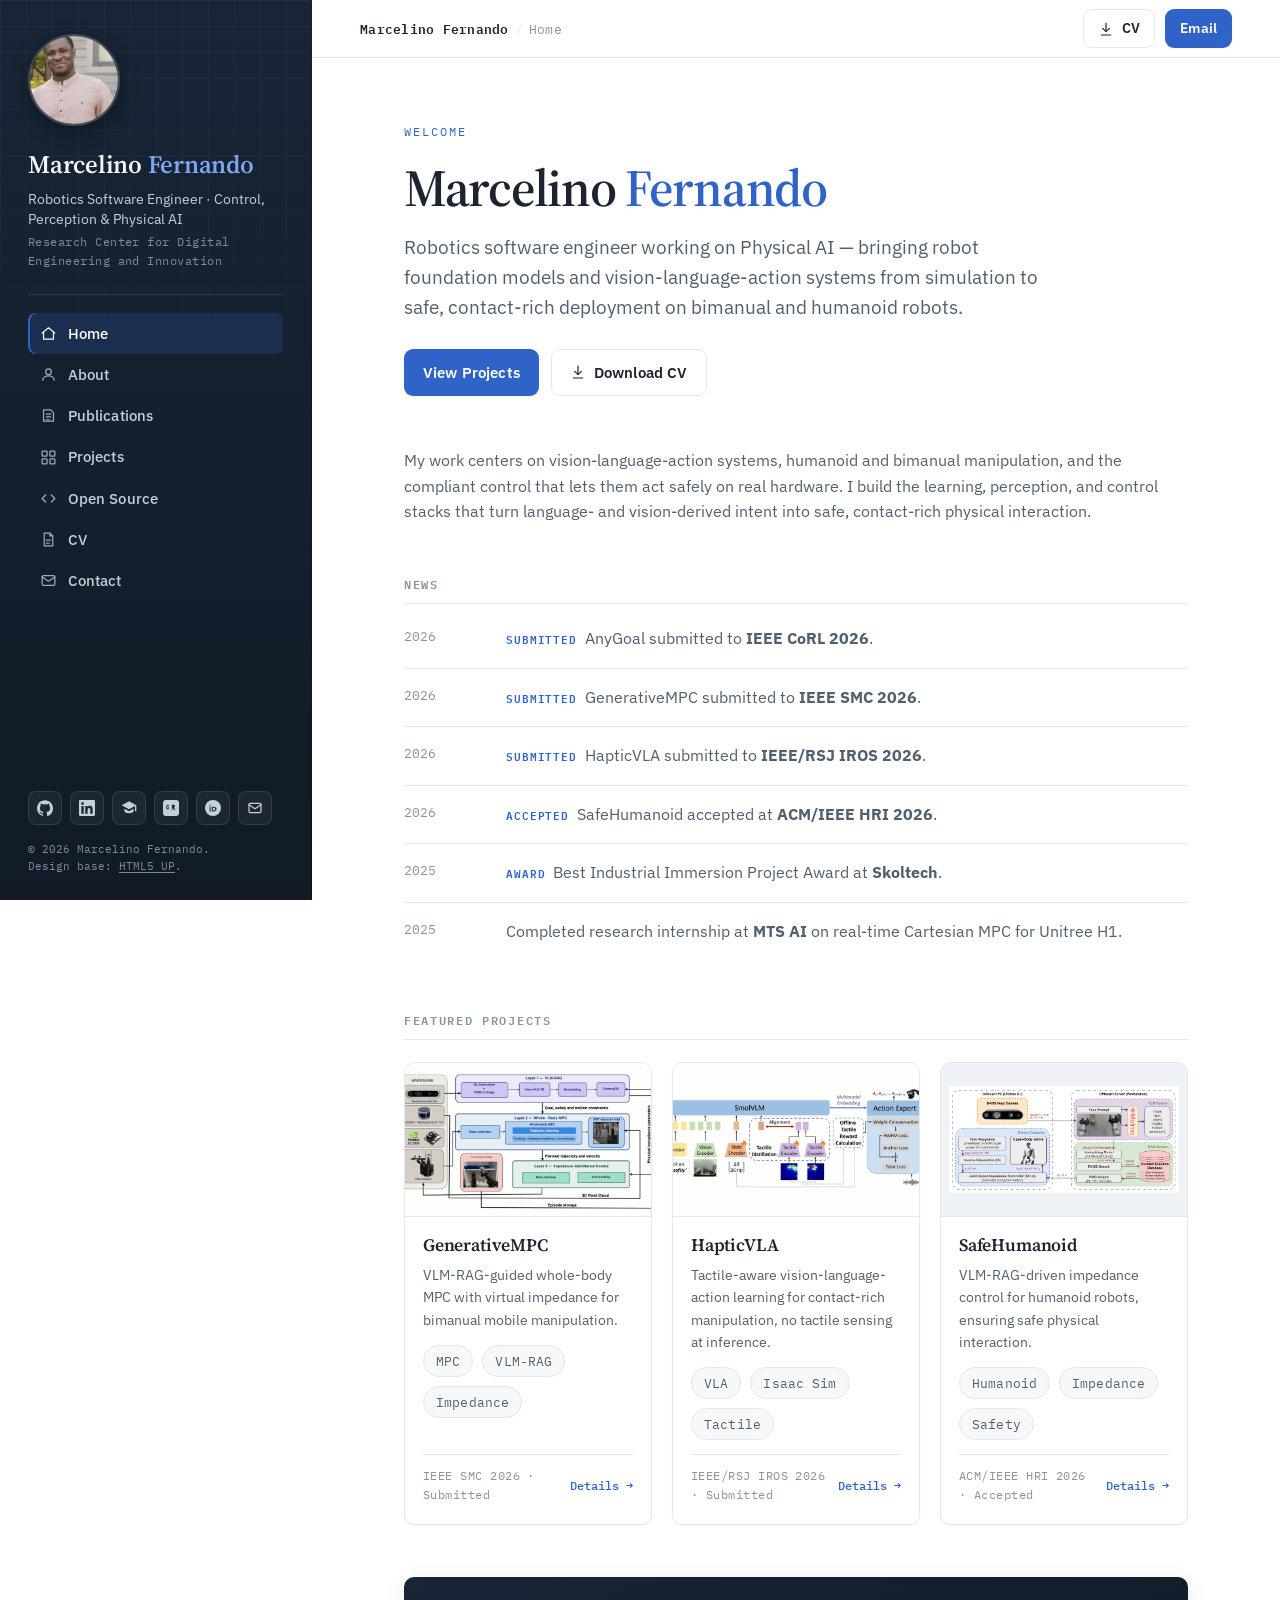
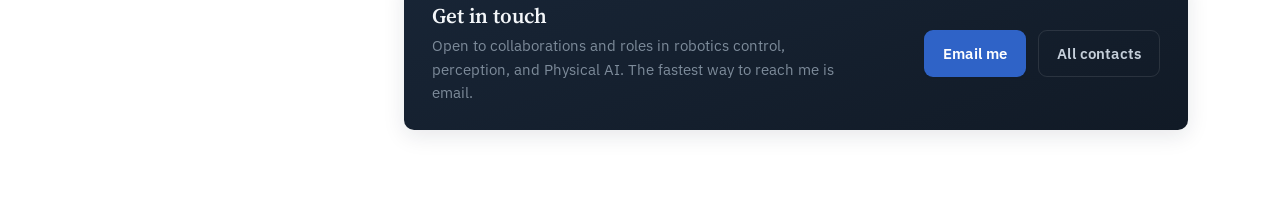
==== commit 9e0f26bd: "Launch personal website" ====
--- a/index.html
+++ b/index.html
@@ -1,208 +1,201 @@
-<!DOCTYPE HTML>
-<!--
-	Prologue by HTML5 UP
-	html5up.net | @ajlkn
-	Free for personal and commercial use under the CCA 3.0 license (html5up.net/license)
--->
-<html>
-	<head>
-		<title>Prologue by HTML5 UP</title>
-		<meta charset="utf-8" />
-		<meta name="viewport" content="width=device-width, initial-scale=1, user-scalable=no" />
-		<link rel="stylesheet" href="assets/css/main.css" />
-	</head>
-	<body class="is-preload">
-
-		<!-- Header -->
-			<div id="header">
-
-				<div class="top">
-
-					<!-- Logo -->
-						<div id="logo">
-							<span class="image avatar48"><img src="images/avatar.jpg" alt="" /></span>
-							<h1 id="title">Jane Doe</h1>
-							<p>Hyperspace Engineer</p>
-						</div>
-
-					<!-- Nav -->
-						<nav id="nav">
-							<ul>
-								<li><a href="#top" id="top-link"><span class="icon solid fa-home">Intro</span></a></li>
-								<li><a href="#portfolio" id="portfolio-link"><span class="icon solid fa-th">Portfolio</span></a></li>
-								<li><a href="#about" id="about-link"><span class="icon solid fa-user">About Me</span></a></li>
-								<li><a href="#contact" id="contact-link"><span class="icon solid fa-envelope">Contact</span></a></li>
-							</ul>
-						</nav>
-
-				</div>
-
-				<div class="bottom">
-
-					<!-- Social Icons -->
-						<ul class="icons">
-							<li><a href="#" class="icon brands fa-twitter"><span class="label">Twitter</span></a></li>
-							<li><a href="#" class="icon brands fa-facebook-f"><span class="label">Facebook</span></a></li>
-							<li><a href="#" class="icon brands fa-github"><span class="label">Github</span></a></li>
-							<li><a href="#" class="icon brands fa-dribbble"><span class="label">Dribbble</span></a></li>
-							<li><a href="#" class="icon solid fa-envelope"><span class="label">Email</span></a></li>
-						</ul>
-
-				</div>
-
-			</div>
-
-		<!-- Main -->
-			<div id="main">
-
-				<!-- Intro -->
-					<section id="top" class="one dark cover">
-						<div class="container">
-
-							<header>
-								<h2 class="alt">Hi! I'm <strong>Prologue</strong>, a <a href="http://html5up.net/license">free</a> responsive<br />
-								site template designed by <a href="http://html5up.net">HTML5 UP</a>.</h2>
-								<p>Ligula scelerisque justo sem accumsan diam quis<br />
-								vitae natoque dictum sollicitudin elementum.</p>
-							</header>
-
-							<footer>
-								<a href="#portfolio" class="button scrolly">Magna Aliquam</a>
-							</footer>
-
-						</div>
-					</section>
-
-				<!-- Portfolio -->
-					<section id="portfolio" class="two">
-						<div class="container">
-
-							<header>
-								<h2>Portfolio</h2>
-							</header>
-
-							<p>Vitae natoque dictum etiam semper magnis enim feugiat convallis convallis
-							egestas rhoncus ridiculus in quis risus amet curabitur tempor orci penatibus.
-							Tellus erat mauris ipsum fermentum etiam vivamus eget. Nunc nibh morbi quis
-							fusce hendrerit lacus ridiculus.</p>
-
-							<div class="row">
-								<div class="col-4 col-12-mobile">
-									<article class="item">
-										<a href="#" class="image fit"><img src="images/pic02.jpg" alt="" /></a>
-										<header>
-											<h3>Ipsum Feugiat</h3>
-										</header>
-									</article>
-									<article class="item">
-										<a href="#" class="image fit"><img src="images/pic03.jpg" alt="" /></a>
-										<header>
-											<h3>Rhoncus Semper</h3>
-										</header>
-									</article>
-								</div>
-								<div class="col-4 col-12-mobile">
-									<article class="item">
-										<a href="#" class="image fit"><img src="images/pic04.jpg" alt="" /></a>
-										<header>
-											<h3>Magna Nullam</h3>
-										</header>
-									</article>
-									<article class="item">
-										<a href="#" class="image fit"><img src="images/pic05.jpg" alt="" /></a>
-										<header>
-											<h3>Natoque Vitae</h3>
-										</header>
-									</article>
-								</div>
-								<div class="col-4 col-12-mobile">
-									<article class="item">
-										<a href="#" class="image fit"><img src="images/pic06.jpg" alt="" /></a>
-										<header>
-											<h3>Dolor Penatibus</h3>
-										</header>
-									</article>
-									<article class="item">
-										<a href="#" class="image fit"><img src="images/pic07.jpg" alt="" /></a>
-										<header>
-											<h3>Orci Convallis</h3>
-										</header>
-									</article>
-								</div>
-							</div>
-
-						</div>
-					</section>
-
-				<!-- About Me -->
-					<section id="about" class="three">
-						<div class="container">
-
-							<header>
-								<h2>About Me</h2>
-							</header>
-
-							<a href="#" class="image featured"><img src="images/pic08.jpg" alt="" /></a>
-
-							<p>Tincidunt eu elit diam magnis pretium accumsan etiam id urna. Ridiculus
-							ultricies curae quis et rhoncus velit. Lobortis elementum aliquet nec vitae
-							laoreet eget cubilia quam non etiam odio tincidunt montes. Elementum sem
-							parturient nulla quam placerat viverra mauris non cum elit tempus ullamcorper
-							dolor. Libero rutrum ut lacinia donec curae mus vel quisque sociis nec
-							ornare iaculis.</p>
-
-						</div>
-					</section>
-
-				<!-- Contact -->
-					<section id="contact" class="four">
-						<div class="container">
-
-							<header>
-								<h2>Contact</h2>
-							</header>
-
-							<p>Elementum sem parturient nulla quam placerat viverra
-							mauris non cum elit tempus ullamcorper dolor. Libero rutrum ut lacinia
-							donec curae mus. Eleifend id porttitor ac ultricies lobortis sem nunc
-							orci ridiculus faucibus a consectetur. Porttitor curae mauris urna mi dolor.</p>
-
-							<form method="post" action="#">
-								<div class="row">
-									<div class="col-6 col-12-mobile"><input type="text" name="name" placeholder="Name" /></div>
-									<div class="col-6 col-12-mobile"><input type="text" name="email" placeholder="Email" /></div>
-									<div class="col-12">
-										<textarea name="message" placeholder="Message"></textarea>
-									</div>
-									<div class="col-12">
-										<input type="submit" value="Send Message" />
-									</div>
-								</div>
-							</form>
-
-						</div>
-					</section>
-
-			</div>
-
-		<!-- Footer -->
-			<div id="footer">
-
-				<!-- Copyright -->
-					<ul class="copyright">
-						<li>&copy; Untitled. All rights reserved.</li><li>Design: <a href="http://html5up.net">HTML5 UP</a></li>
-					</ul>
-
-			</div>
-
-		<!-- Scripts -->
-			<script src="assets/js/jquery.min.js"></script>
-			<script src="assets/js/jquery.scrolly.min.js"></script>
-			<script src="assets/js/jquery.scrollex.min.js"></script>
-			<script src="assets/js/browser.min.js"></script>
-			<script src="assets/js/breakpoints.min.js"></script>
-			<script src="assets/js/util.js"></script>
-			<script src="assets/js/main.js"></script>
-
-	</body>
-</html>+<!DOCTYPE html>
+<!--
+	Marcelino Fernando — personal academic / robotics website.
+	Built on the HTML5 UP "Prologue" base (html5up.net | @ajlkn),
+	free under the CCA 3.0 license (html5up.net/license).
+	Redesigned per design-handoff.md as a static multi-page site.
+-->
+<html lang="en">
+	<head>
+		<meta charset="utf-8" />
+		<title>Marcelino Fernando — Robotics Software Engineer</title>
+		<meta name="viewport" content="width=device-width, initial-scale=1" />
+		<meta name="description" content="Marcelino Fernando — Robotics Software Engineer in Control, Perception & Physical AI. Whole-body MPC, vision-language-action models, humanoid and bimanual manipulation." />
+		<link rel="stylesheet" href="assets/css/design.css" />
+	</head>
+	<body>
+
+		<!-- Sidebar -->
+		<aside class="sidebar" id="sidebar">
+			<div class="side-id">
+				<img class="side-photo" src="images/profile.jpg" alt="Portrait of Marcelino Fernando" />
+				<p class="side-name">Marcelino <span class="me">Fernando</span></p>
+				<p class="side-role">Robotics Software Engineer · Control, Perception &amp; Physical AI</p>
+				<p class="side-affil">Research Center for Digital Engineering and Innovation</p>
+			</div>
+
+			<div class="side-divider"></div>
+
+			<nav class="nav" aria-label="Primary">
+				<ul>
+					<li><a href="index.html" class="active"><svg class="nav-ico" viewBox="0 0 24 24" fill="none" stroke="currentColor" stroke-width="1.7" stroke-linecap="round" stroke-linejoin="round" aria-hidden="true"><path d="M3 11.5 12 4l9 7.5"/><path d="M5 10v10h14V10"/></svg>Home</a></li>
+					<li><a href="about.html"><svg class="nav-ico" viewBox="0 0 24 24" fill="none" stroke="currentColor" stroke-width="1.7" stroke-linecap="round" stroke-linejoin="round" aria-hidden="true"><circle cx="12" cy="8" r="4"/><path d="M4 20c0-4 4-6 8-6s8 2 8 6"/></svg>About</a></li>
+					<li><a href="publications.html"><svg class="nav-ico" viewBox="0 0 24 24" fill="none" stroke="currentColor" stroke-width="1.7" stroke-linecap="round" stroke-linejoin="round" aria-hidden="true"><path d="M5 4h10l4 4v12H5z"/><path d="M9 10h6M9 14h6M9 18h4"/></svg>Publications</a></li>
+					<li><a href="projects.html"><svg class="nav-ico" viewBox="0 0 24 24" fill="none" stroke="currentColor" stroke-width="1.7" stroke-linecap="round" stroke-linejoin="round" aria-hidden="true"><rect x="3" y="3" width="7" height="7" rx="1"/><rect x="14" y="3" width="7" height="7" rx="1"/><rect x="3" y="14" width="7" height="7" rx="1"/><rect x="14" y="14" width="7" height="7" rx="1"/></svg>Projects</a></li>
+					<li><a href="code.html"><svg class="nav-ico" viewBox="0 0 24 24" fill="none" stroke="currentColor" stroke-width="1.7" stroke-linecap="round" stroke-linejoin="round" aria-hidden="true"><path d="m8 7-5 5 5 5"/><path d="m16 7 5 5-5 5"/></svg>Open Source</a></li>
+					<li><a href="cv.html"><svg class="nav-ico" viewBox="0 0 24 24" fill="none" stroke="currentColor" stroke-width="1.7" stroke-linecap="round" stroke-linejoin="round" aria-hidden="true"><path d="M6 3h8l4 4v14H6z"/><path d="M14 3v4h4"/><path d="M9 13h6M9 17h4"/></svg>CV</a></li>
+					<li><a href="contact.html"><svg class="nav-ico" viewBox="0 0 24 24" fill="none" stroke="currentColor" stroke-width="1.7" stroke-linecap="round" stroke-linejoin="round" aria-hidden="true"><rect x="3" y="5" width="18" height="14" rx="2"/><path d="m3 7 9 6 9-6"/></svg>Contact</a></li>
+				</ul>
+			</nav>
+
+			<div class="side-foot">
+				<ul class="socials">
+					<li><a href="https://github.com/fermarc98" title="GitHub" aria-label="GitHub" target="_blank" rel="noopener"><svg viewBox="0 0 24 24" fill="currentColor" aria-hidden="true"><path d="M12 .5C5.37.5 0 5.87 0 12.5c0 5.3 3.44 9.8 8.21 11.38.6.11.82-.26.82-.58v-2.02c-3.34.73-4.04-1.61-4.04-1.61-.55-1.39-1.34-1.76-1.34-1.76-1.09-.75.08-.73.08-.73 1.2.08 1.84 1.24 1.84 1.24 1.07 1.83 2.81 1.3 3.5.99.11-.78.42-1.3.76-1.6-2.67-.3-5.47-1.34-5.47-5.96 0-1.32.47-2.39 1.24-3.23-.12-.31-.54-1.53.12-3.18 0 0 1.01-.32 3.3 1.23a11.5 11.5 0 0 1 6.01 0c2.29-1.55 3.3-1.23 3.3-1.23.66 1.65.24 2.87.12 3.18.77.84 1.24 1.91 1.24 3.23 0 4.63-2.81 5.65-5.49 5.95.43.37.81 1.1.81 2.22v3.29c0 .32.22.7.83.58A12 12 0 0 0 24 12.5C24 5.87 18.63.5 12 .5z"/></svg></a></li>
+					<li><a href="https://linkedin.com/in/marcfernando98" title="LinkedIn" aria-label="LinkedIn" target="_blank" rel="noopener"><svg viewBox="0 0 24 24" fill="currentColor" aria-hidden="true"><path d="M20.45 20.45h-3.56v-5.57c0-1.33-.02-3.04-1.85-3.04-1.85 0-2.14 1.45-2.14 2.94v5.67H9.34V9h3.42v1.56h.05c.48-.9 1.64-1.85 3.37-1.85 3.6 0 4.27 2.37 4.27 5.46v6.28zM5.34 7.43a2.06 2.06 0 1 1 0-4.13 2.06 2.06 0 0 1 0 4.13zM7.12 20.45H3.56V9h3.56v11.45zM22.22 0H1.77C.79 0 0 .77 0 1.72v20.56C0 23.23.79 24 1.77 24h20.45c.98 0 1.78-.77 1.78-1.72V1.72C24 .77 23.2 0 22.22 0z"/></svg></a></li>
+					<li><a href="https://scholar.google.com/citations?user=y-iys9YAAAAJ&amp;hl=en" title="Google Scholar" aria-label="Google Scholar" target="_blank" rel="noopener"><svg viewBox="0 0 24 24" fill="currentColor" aria-hidden="true"><path d="M12 2 1 8l11 6 9-4.91V17h2V8L12 2zM5 13.18v3.39C5 18.23 8.13 20 12 20s7-1.77 7-3.43v-3.39l-7 3.82-7-3.82z"/></svg></a></li>
+					<li><a href="https://www.researchgate.net/profile/Marcelino-Fernando" title="ResearchGate" aria-label="ResearchGate" target="_blank" rel="noopener"><svg viewBox="0 0 24 24" fill="currentColor" aria-hidden="true"><path d="M19.59 0H4.41A4.41 4.41 0 0 0 0 4.41v15.18A4.41 4.41 0 0 0 4.41 24h15.18A4.41 4.41 0 0 0 24 19.59V4.41A4.41 4.41 0 0 0 19.59 0zM8.79 13.62c-.4.4-.95.6-1.62.6-.66 0-1.2-.2-1.6-.6-.4-.41-.6-.97-.6-1.67V9.49c0-.7.2-1.26.6-1.67.4-.4.94-.6 1.6-.6.66 0 1.21.2 1.61.6.27.28.45.63.53 1.06l-1 .2a1 1 0 0 0-.28-.56.96.96 0 0 0-.7-.25c-.32 0-.57.1-.74.3-.18.21-.27.5-.27.87v2.2c0 .37.09.66.27.86.17.2.42.3.75.3.32 0 .56-.1.72-.3.13-.16.2-.39.2-.67v-.4H6.91v-.93h2.21v1.21c0 .69-.2 1.24-.6 1.66zm9.45 1.9h-1.2l-1.88-3.13h-.9v3.13h-1.01V7.3h2.32c.75 0 1.34.18 1.76.55.42.37.63.88.63 1.54 0 .5-.13.93-.4 1.26-.25.31-.59.51-1.02.62l1.7 3.25z"/></svg></a></li>
+					<li><a href="https://orcid.org/0000-0001-8619-2127" title="ORCID" aria-label="ORCID" target="_blank" rel="noopener"><svg viewBox="0 0 24 24" fill="currentColor" aria-hidden="true"><path d="M12 0a12 12 0 1 0 0 24 12 12 0 0 0 0-24zM7.6 7.02a.96.96 0 1 1 0 1.93.96.96 0 0 1 0-1.93zM6.83 10.1h1.54v7.06H6.83V10.1zm3.4 0h2.96c2.82 0 4.06 2.02 4.06 3.53 0 1.64-1.28 3.53-4.04 3.53h-2.98V10.1zm1.54 1.38v4.3h1.32c1.88 0 2.31-1.43 2.31-2.15 0-1.17-.75-2.15-2.36-2.15h-1.27z"/></svg></a></li>
+					<li><a href="mailto:themarcfernando98@gmail.com" title="Email" aria-label="Email"><svg viewBox="0 0 24 24" fill="none" stroke="currentColor" stroke-width="1.8" stroke-linecap="round" stroke-linejoin="round" aria-hidden="true"><rect x="3" y="5" width="18" height="14" rx="2"/><path d="m3 7 9 6 9-6"/></svg></a></li>
+				</ul>
+				<p class="side-copy">
+					&copy; <span id="year">2026</span> Marcelino Fernando.<br />
+					Design base: <a href="https://html5up.net" target="_blank" rel="noopener">HTML5 UP</a>.
+				</p>
+			</div>
+		</aside>
+
+		<!-- Mobile drawer scrim -->
+		<div class="scrim" id="scrim" hidden></div>
+
+		<!-- Main column -->
+		<div class="main">
+
+			<!-- Topbar -->
+			<header class="topbar">
+				<button class="menu-btn" id="menuBtn" aria-label="Open menu" aria-controls="sidebar" aria-expanded="false">
+					<svg viewBox="0 0 24 24" fill="none" stroke="currentColor" stroke-width="1.8" stroke-linecap="round" aria-hidden="true"><path d="M4 7h16M4 12h16M4 17h16"/></svg>
+					Menu
+				</button>
+				<span class="crumb"><b>Marcelino Fernando</b><span class="sep">/</span>Home</span>
+				<span class="spacer"></span>
+				<div class="topbar-actions">
+					<a class="btn ghost small topbar-link" href="files/cv.pdf" target="_blank" rel="noopener">
+						<svg viewBox="0 0 24 24" fill="none" stroke="currentColor" stroke-width="1.8" stroke-linecap="round" stroke-linejoin="round" aria-hidden="true"><path d="M12 3v12"/><path d="m7 11 5 5 5-5"/><path d="M5 21h14"/></svg>
+						CV
+					</a>
+					<a class="btn primary small topbar-link" href="mailto:themarcfernando98@gmail.com">Email</a>
+				</div>
+			</header>
+
+			<!-- Page content -->
+			<main class="content">
+
+				<!-- Hero -->
+				<section class="hero">
+					<p class="welcome">Welcome</p>
+					<h1 class="hero-name">Marcelino <span class="me">Fernando</span></h1>
+					<p class="hero-tag">Robotics software engineer working on Physical AI — bringing robot foundation models and vision-language-action systems from simulation to safe, contact-rich deployment on bimanual and humanoid robots.</p>
+					<div class="hero-cta">
+						<a class="btn primary" href="projects.html">View Projects</a>
+						<a class="btn ghost" href="files/cv.pdf" target="_blank" rel="noopener">
+							<svg viewBox="0 0 24 24" fill="none" stroke="currentColor" stroke-width="1.8" stroke-linecap="round" stroke-linejoin="round" aria-hidden="true"><path d="M12 3v12"/><path d="m7 11 5 5 5-5"/><path d="M5 21h14"/></svg>
+							Download CV
+						</a>
+					</div>
+				</section>
+
+				<!-- Short intro -->
+				<section class="section prose">
+					<p>My work centers on vision-language-action systems, humanoid and bimanual manipulation, and the compliant control that lets them act safely on real hardware. I build the learning, perception, and control stacks that turn language- and vision-derived intent into safe, contact-rich physical interaction.</p>
+				</section>
+
+				<!-- News -->
+				<section class="section">
+					<h2 class="section-head">News</h2>
+					<div class="news">
+						<div class="news-item">
+							<div class="news-date">2026</div>
+							<div class="news-body"><span class="tag">Submitted</span>AnyGoal submitted to <strong>IEEE CoRL 2026</strong>.</div>
+						</div>
+						<div class="news-item">
+							<div class="news-date">2026</div>
+							<div class="news-body"><span class="tag">Submitted</span>GenerativeMPC submitted to <strong>IEEE SMC 2026</strong>.</div>
+						</div>
+						<div class="news-item">
+							<div class="news-date">2026</div>
+							<div class="news-body"><span class="tag">Submitted</span>HapticVLA submitted to <strong>IEEE/RSJ IROS 2026</strong>.</div>
+						</div>
+						<div class="news-item">
+							<div class="news-date">2026</div>
+							<div class="news-body"><span class="tag">Accepted</span>SafeHumanoid accepted at <strong>ACM/IEEE HRI 2026</strong>.</div>
+						</div>
+						<div class="news-item">
+							<div class="news-date">2025</div>
+							<div class="news-body"><span class="tag">Award</span>Best Industrial Immersion Project Award at <strong>Skoltech</strong>.</div>
+						</div>
+						<div class="news-item">
+							<div class="news-date">2025</div>
+							<div class="news-body">Completed research internship at <strong>MTS AI</strong> on real-time Cartesian MPC for Unitree H1.</div>
+						</div>
+					</div>
+				</section>
+
+				<!-- Featured Projects -->
+				<section class="section">
+					<h2 class="section-head">Featured Projects</h2>
+					<div class="cards featured">
+						<article class="card">
+							<img class="card-media" src="images/projects/generativempc/GenMPC.gif" alt="GenerativeMPC — whole-body MPC demonstration" loading="lazy" />
+							<div class="card-body">
+								<h3 class="card-title">GenerativeMPC</h3>
+								<p class="card-desc">VLM-RAG-guided whole-body MPC with virtual impedance for bimanual mobile manipulation.</p>
+								<div class="chips">
+									<span class="chip">MPC</span><span class="chip">VLM-RAG</span><span class="chip">Impedance</span>
+								</div>
+								<div class="cmeta">
+									<span class="venue">IEEE SMC 2026 · Submitted</span>
+									<a class="more" href="projects.html">Details →</a>
+								</div>
+							</div>
+						</article>
+						<article class="card">
+							<img class="card-media" src="images/projects/hapticvla/architecture-and-hapticvla.gif" alt="HapticVLA — architecture and contact-rich manipulation demo" loading="lazy" />
+							<div class="card-body">
+								<h3 class="card-title">HapticVLA</h3>
+								<p class="card-desc">Tactile-aware vision-language-action learning for contact-rich manipulation, no tactile sensing at inference.</p>
+								<div class="chips">
+									<span class="chip">VLA</span><span class="chip">Isaac Sim</span><span class="chip">Tactile</span>
+								</div>
+								<div class="cmeta">
+									<span class="venue">IEEE/RSJ IROS 2026 · Submitted</span>
+									<a class="more" href="projects.html">Details →</a>
+								</div>
+							</div>
+						</article>
+						<article class="card">
+							<img class="card-media contain" src="images/projects/safehumanoid/safehumanoid.png" alt="SafeHumanoid — system architecture" loading="lazy" />
+							<div class="card-body">
+								<h3 class="card-title">SafeHumanoid</h3>
+								<p class="card-desc">VLM-RAG-driven impedance control for humanoid robots, ensuring safe physical interaction.</p>
+								<div class="chips">
+									<span class="chip">Humanoid</span><span class="chip">Impedance</span><span class="chip">Safety</span>
+								</div>
+								<div class="cmeta">
+									<span class="venue">ACM/IEEE HRI 2026 · Accepted</span>
+									<a class="more" href="projects.html">Details →</a>
+								</div>
+							</div>
+						</article>
+					</div>
+				</section>
+
+				<!-- Get in Touch -->
+				<section class="section">
+					<div class="panel">
+						<div class="p-text">
+							<h3>Get in touch</h3>
+							<p>Open to collaborations and roles in robotics control, perception, and Physical AI. The fastest way to reach me is email.</p>
+						</div>
+						<div class="p-cta">
+							<a class="btn primary" href="mailto:themarcfernando98@gmail.com">Email me</a>
+							<a class="btn ghost" href="contact.html">All contacts</a>
+						</div>
+					</div>
+				</section>
+
+			</main>
+		</div>
+
+		<script src="assets/js/site.js"></script>
+	</body>
+</html>
--- a/assets/css/design.css
+++ b/assets/css/design.css
@@ -0,0 +1,1074 @@
+@import url('https://fonts.googleapis.com/css2?family=Source+Serif+4:opsz,wght@8..60,400;8..60,500;8..60,600;8..60,700&family=IBM+Plex+Sans:wght@400;500;600;700&family=IBM+Plex+Mono:wght@400;500;600&display=swap');
+
+/*
+	Marcelino Fernando — Academic / Robotics website
+	Design system implemented per design-handoff.md (HTML5 UP base, no framework).
+*/
+
+/* ============================================================
+	Tokens
+	============================================================ */
+:root {
+	/* Text */
+	--ink: #1b2430;
+	--ink-soft: #51606f;
+	--ink-faint: #8794a2;
+
+	/* Surfaces */
+	--bg: #ffffff;
+	--bg-soft: #f6f8fa;
+	--bg-sunken: #eef1f5;
+	--line: #e4e8ed;
+
+	/* Sidebar */
+	--side-grad-a: #182536;
+	--side-grad-b: #111a26;
+	--side-head: #f3f6f9;
+	--side-text: #c5cfda;
+	--side-muted: #7d8b9a;
+	--side-line: rgba(255, 255, 255, .10);
+	--side-hover: rgba(255, 255, 255, .06);
+
+	/* Accent */
+	--accent: #2f63c7;
+	--accent-strong: #244e9e;
+	--accent-tint: #eaf0fb;
+	--accent-ink: #1f3a6d;
+
+	/* Status */
+	--ok: #2f7d54;        --ok-bg: #e7f3ec;
+	--warn: #9a6b1c;      --warn-bg: #f7efe1;
+	--info: #2f63c7;      --info-bg: #eaf0fb;
+	--gray: #5c6b7a;      --gray-bg: #eef1f5;
+	--gold: #8a6d12;      --gold-bg: #f6efd6;
+
+	/* Type */
+	--serif: 'Source Serif 4', Georgia, 'Times New Roman', serif;
+	--sans: 'IBM Plex Sans', -apple-system, BlinkMacSystemFont, 'Segoe UI', Roboto, sans-serif;
+	--mono: 'IBM Plex Mono', ui-monospace, SFMono-Regular, Menlo, Consolas, monospace;
+
+	/* Geometry */
+	--sidebar-w: 312px;
+	--topbar-h: 58px;
+	--maxw: 880px;
+	--radius: 10px;
+	--shadow-sm: 0 1px 2px rgba(20, 30, 45, .05);
+	--shadow-md: 0 6px 22px rgba(20, 30, 45, .10);
+	--shadow-lg: 0 14px 38px rgba(20, 30, 45, .14);
+}
+
+/* ============================================================
+	Reset / base
+	============================================================ */
+*, *::before, *::after { box-sizing: border-box; }
+
+html { -webkit-text-size-adjust: 100%; scroll-behavior: smooth; }
+
+body {
+	margin: 0;
+	font-family: var(--sans);
+	font-size: 16px;
+	line-height: 1.6;
+	color: var(--ink);
+	background: var(--bg);
+	-webkit-font-smoothing: antialiased;
+	text-rendering: optimizeLegibility;
+}
+
+img { max-width: 100%; display: block; }
+
+a { color: var(--accent); text-decoration: none; }
+a:hover { color: var(--accent-strong); }
+
+h1, h2, h3, h4 { font-family: var(--serif); color: var(--ink); margin: 0; line-height: 1.2; }
+
+p { margin: 0 0 1rem; }
+p:last-child { margin-bottom: 0; }
+
+:focus-visible {
+	outline: 2px solid var(--accent);
+	outline-offset: 2px;
+	border-radius: 4px;
+}
+
+/* ============================================================
+	Shell layout
+	============================================================ */
+.layout { min-height: 100vh; }
+
+/* ---- Sidebar ---- */
+.sidebar {
+	position: fixed;
+	top: 0; left: 0; bottom: 0;
+	width: var(--sidebar-w);
+	display: flex;
+	flex-direction: column;
+	padding: 34px 28px 24px;
+	color: var(--side-text);
+	background:
+		linear-gradient(180deg, var(--side-grad-a) 0%, var(--side-grad-b) 100%);
+	border-right: 1px solid rgba(0, 0, 0, .2);
+	overflow-y: auto;
+	z-index: 60;
+}
+
+/* faint engineering grid texture, fading from the top */
+.sidebar::before {
+	content: "";
+	position: absolute;
+	inset: 0;
+	pointer-events: none;
+	background-image:
+		linear-gradient(rgba(255, 255, 255, .045) 1px, transparent 1px),
+		linear-gradient(90deg, rgba(255, 255, 255, .045) 1px, transparent 1px);
+	background-size: 26px 26px;
+	-webkit-mask-image: linear-gradient(180deg, #000 0%, transparent 45%);
+	        mask-image: linear-gradient(180deg, #000 0%, transparent 45%);
+}
+
+.sidebar > * { position: relative; z-index: 1; }
+
+.side-id { text-align: left; }
+
+.side-photo {
+	width: 92px; height: 92px;
+	border-radius: 50%;
+	object-fit: cover;
+	object-position: 50% 35%; /* bias crop toward the face (portrait is top-weighted) */
+	border: 2px solid rgba(255, 255, 255, .18);
+	box-shadow: 0 6px 18px rgba(0, 0, 0, .35);
+	margin-bottom: 18px;
+}
+
+.side-name {
+	font-family: var(--serif);
+	font-size: 25px;
+	font-weight: 600;
+	letter-spacing: -.01em;
+	color: var(--side-head);
+	margin: 0 0 6px;
+}
+.side-name .me { color: #7ea6ee; }
+
+.side-role {
+	font-size: 13.5px;
+	color: var(--side-text);
+	margin: 0 0 4px;
+	line-height: 1.45;
+}
+
+.side-affil {
+	font-family: var(--mono);
+	font-size: 11.5px;
+	letter-spacing: .04em;
+	color: var(--side-muted);
+	margin: 0;
+}
+
+.side-divider {
+	height: 1px;
+	background: var(--side-line);
+	margin: 24px 0 18px;
+}
+
+/* ---- Sidebar nav ---- */
+.nav { margin-bottom: auto; }
+.nav ul { list-style: none; margin: 0; padding: 0; }
+.nav li { margin: 0; }
+
+.nav a {
+	display: flex;
+	align-items: center;
+	gap: 11px;
+	padding: 9px 12px;
+	border-radius: 8px;
+	color: var(--side-text);
+	font-size: 14.5px;
+	font-weight: 500;
+	letter-spacing: .005em;
+	transition: background-color .15s ease, color .15s ease;
+}
+.nav a:hover { background: var(--side-hover); color: var(--side-head); }
+.nav a .nav-ico { width: 17px; height: 17px; flex: 0 0 17px; opacity: .8; }
+
+.nav a.active {
+	background: rgba(47, 99, 199, .20);
+	color: #fff;
+	box-shadow: inset 2px 0 0 var(--accent);
+}
+.nav a.active .nav-ico { opacity: 1; }
+
+/* ---- Sidebar socials + copyright ---- */
+.side-foot { margin-top: 22px; }
+
+.socials {
+	list-style: none;
+	display: flex;
+	flex-wrap: wrap;
+	gap: 8px;
+	margin: 0 0 16px;
+	padding: 0;
+}
+.socials a {
+	display: inline-flex;
+	align-items: center;
+	justify-content: center;
+	width: 34px; height: 34px;
+	border-radius: 8px;
+	color: var(--side-text);
+	background: rgba(255, 255, 255, .05);
+	border: 1px solid var(--side-line);
+	transition: background-color .15s ease, color .15s ease, transform .15s ease;
+}
+.socials a:hover {
+	background: var(--accent);
+	color: #fff;
+	border-color: var(--accent);
+	transform: translateY(-2px);
+}
+.socials svg { width: 16px; height: 16px; }
+
+.side-copy {
+	font-family: var(--mono);
+	font-size: 11px;
+	line-height: 1.6;
+	color: var(--side-muted);
+}
+.side-copy a { color: var(--side-muted); text-decoration: underline; text-underline-offset: 2px; }
+.side-copy a:hover { color: var(--side-text); }
+
+/* ---- Main column ---- */
+.main {
+	margin-left: var(--sidebar-w);
+	min-height: 100vh;
+	display: flex;
+	flex-direction: column;
+}
+
+/* ---- Topbar ---- */
+.topbar {
+	position: sticky;
+	top: 0;
+	z-index: 50;
+	height: var(--topbar-h);
+	display: flex;
+	align-items: center;
+	gap: 14px;
+	padding: 0 clamp(20px, 4vw, 48px);
+	background: rgba(255, 255, 255, .82);
+	-webkit-backdrop-filter: saturate(150%) blur(10px);
+	        backdrop-filter: saturate(150%) blur(10px);
+	border-bottom: 1px solid var(--line);
+}
+
+.topbar .crumb {
+	font-family: var(--mono);
+	font-size: 12.5px;
+	color: var(--ink-faint);
+	letter-spacing: .02em;
+	white-space: nowrap;
+	overflow: hidden;
+	text-overflow: ellipsis;
+}
+.topbar .crumb b { color: var(--ink); font-weight: 600; }
+.topbar .crumb .sep { color: var(--line); padding: 0 6px; }
+
+.topbar .spacer { flex: 1 1 auto; }
+
+.topbar-actions { display: flex; align-items: center; gap: 10px; }
+
+.menu-btn {
+	display: none;
+	align-items: center;
+	gap: 8px;
+	border: 1px solid var(--line);
+	background: var(--bg);
+	color: var(--ink);
+	font-family: var(--mono);
+	font-size: 12px;
+	letter-spacing: .04em;
+	text-transform: uppercase;
+	padding: 7px 11px;
+	border-radius: 8px;
+	cursor: pointer;
+}
+.menu-btn svg { width: 15px; height: 15px; }
+
+/* ---- Content container ---- */
+.content {
+	width: 100%;
+	max-width: var(--maxw);
+	margin: 0 auto;
+	padding: clamp(34px, 5vw, 64px) clamp(20px, 4vw, 48px) 84px;
+	flex: 1 1 auto;
+}
+
+/* Entrance animation (gated by reduced-motion) */
+.content > * { animation: rise .5s ease both; }
+@keyframes rise {
+	from { opacity: 0; transform: translateY(8px); }
+	to { opacity: 1; transform: none; }
+}
+
+/* ============================================================
+	Page intro pattern
+	============================================================ */
+.eyebrow {
+	display: inline-flex;
+	align-items: center;
+	gap: 10px;
+	font-family: var(--mono);
+	font-size: 11.5px;
+	font-weight: 500;
+	letter-spacing: .16em;
+	text-transform: uppercase;
+	color: var(--accent);
+	margin: 0 0 14px;
+}
+.eyebrow::before {
+	content: "";
+	width: 26px; height: 2px;
+	background: var(--accent);
+	border-radius: 2px;
+}
+
+.page-title {
+	font-size: clamp(30px, 4.4vw, 40px);
+	font-weight: 600;
+	letter-spacing: -.02em;
+	margin: 0 0 14px;
+}
+
+.lead {
+	font-size: 18px;
+	line-height: 1.6;
+	color: var(--ink-soft);
+	max-width: 62ch;
+	margin: 0 0 8px;
+}
+
+.section { margin-top: 52px; }
+.section:first-of-type { margin-top: 40px; }
+
+.section-head {
+	font-family: var(--mono);
+	font-size: 12px;
+	font-weight: 600;
+	letter-spacing: .14em;
+	text-transform: uppercase;
+	color: var(--ink-faint);
+	padding-bottom: 12px;
+	margin-bottom: 22px;
+	border-bottom: 1px solid var(--line);
+}
+
+/* ============================================================
+	Hero (home)
+	============================================================ */
+.hero { margin-bottom: 8px; }
+.hero .welcome {
+	font-family: var(--mono);
+	font-size: 12px;
+	letter-spacing: .16em;
+	text-transform: uppercase;
+	color: var(--accent);
+	margin: 0 0 16px;
+}
+.hero-name {
+	font-size: clamp(34px, 5.4vw, 52px);
+	font-weight: 600;
+	letter-spacing: -.025em;
+	margin: 0 0 12px;
+}
+.hero-name .me { color: var(--accent); }
+.hero-tag {
+	font-size: 19px;
+	color: var(--ink-soft);
+	max-width: 60ch;
+	margin: 0 0 26px;
+}
+.hero-cta { display: flex; flex-wrap: wrap; gap: 12px; }
+
+/* ============================================================
+	Buttons
+	============================================================ */
+.btn {
+	display: inline-flex;
+	align-items: center;
+	gap: 8px;
+	font-family: var(--sans);
+	font-size: 14.5px;
+	font-weight: 600;
+	letter-spacing: .01em;
+	padding: 11px 18px;
+	border-radius: 9px;
+	border: 1px solid transparent;
+	cursor: pointer;
+	transition: background-color .15s ease, border-color .15s ease, color .15s ease, transform .15s ease, box-shadow .15s ease;
+}
+.btn svg { width: 16px; height: 16px; }
+.btn.primary {
+	background: var(--accent);
+	color: #fff;
+	box-shadow: var(--shadow-sm);
+}
+.btn.primary:hover { background: var(--accent-strong); color: #fff; transform: translateY(-1px); box-shadow: var(--shadow-md); }
+.btn.ghost {
+	background: var(--bg);
+	color: var(--ink);
+	border-color: var(--line);
+}
+.btn.ghost:hover { border-color: var(--accent); color: var(--accent); transform: translateY(-1px); }
+.btn.small { padding: 8px 14px; font-size: 13.5px; }
+
+/* ============================================================
+	Chips / tags / pills
+	============================================================ */
+.chips { display: flex; flex-wrap: wrap; gap: 9px; }
+
+.chip {
+	display: inline-flex;
+	align-items: center;
+	font-family: var(--mono);
+	font-size: 12.5px;
+	letter-spacing: .01em;
+	color: var(--ink-soft);
+	background: var(--bg-soft);
+	border: 1px solid var(--line);
+	border-radius: 999px;
+	padding: 5px 12px;
+	white-space: nowrap;
+}
+.chip.accent {
+	color: var(--accent-ink);
+	background: var(--accent-tint);
+	border-color: #d4e0f7;
+}
+
+.tag {
+	font-family: var(--mono);
+	font-size: 11px;
+	font-weight: 600;
+	letter-spacing: .08em;
+	text-transform: uppercase;
+	color: var(--accent);
+}
+
+.pill {
+	display: inline-flex;
+	align-items: center;
+	gap: 6px;
+	font-family: var(--mono);
+	font-size: 11px;
+	font-weight: 600;
+	letter-spacing: .07em;
+	text-transform: uppercase;
+	padding: 3px 9px 3px 8px;
+	border-radius: 999px;
+}
+.pill::before { content: ""; width: 6px; height: 6px; border-radius: 50%; background: currentColor; }
+.pill.submitted { color: var(--warn); background: var(--warn-bg); }
+.pill.accepted  { color: var(--ok);   background: var(--ok-bg); }
+.pill.inprint   { color: var(--info); background: var(--info-bg); }
+.pill.published { color: var(--gray); background: var(--gray-bg); }
+.pill.award     { color: var(--gold); background: var(--gold-bg); }
+
+/* ============================================================
+	Placeholder media (CSS-only)
+	============================================================ */
+.ph {
+	position: relative;
+	width: 100%;
+	background-color: var(--bg-sunken);
+	background-image: repeating-linear-gradient(
+		135deg,
+		rgba(135, 148, 162, .12) 0,
+		rgba(135, 148, 162, .12) 1px,
+		transparent 1px,
+		transparent 11px
+	);
+	overflow: hidden;
+}
+.ph::after {
+	content: attr(data-label);
+	position: absolute;
+	inset: 0;
+	display: flex;
+	align-items: center;
+	justify-content: center;
+	padding: 14px;
+	text-align: center;
+	font-family: var(--mono);
+	font-size: 12px;
+	letter-spacing: .03em;
+	color: var(--ink-faint);
+}
+.r16x9 { aspect-ratio: 16 / 9; }
+.r16x10 { aspect-ratio: 16 / 10; }
+.r4x3 { aspect-ratio: 4 / 3; }
+.r1x1 { aspect-ratio: 1 / 1; }
+.thumb { border-bottom: 1px solid var(--line); }
+
+/* ============================================================
+	News list
+	============================================================ */
+.news { display: flex; flex-direction: column; }
+.news-item {
+	display: grid;
+	grid-template-columns: 84px 1fr;
+	gap: 18px;
+	padding: 16px 0;
+	border-top: 1px solid var(--line);
+}
+.news-item:first-child { border-top: 0; padding-top: 0; }
+.news-date {
+	font-family: var(--mono);
+	font-size: 13px;
+	color: var(--ink-faint);
+	padding-top: 1px;
+}
+.news-body { color: var(--ink-soft); }
+.news-body .tag { margin-right: 8px; }
+.news-body a { font-weight: 500; }
+
+/* ============================================================
+	Cards (projects)
+	============================================================ */
+.cards {
+	display: grid;
+	gap: 20px;
+	grid-template-columns: repeat(2, 1fr);
+}
+.cards.featured { grid-template-columns: repeat(3, 1fr); }
+
+.card {
+	display: flex;
+	flex-direction: column;
+	background: var(--bg);
+	border: 1px solid var(--line);
+	border-radius: var(--radius);
+	box-shadow: var(--shadow-sm);
+	overflow: hidden;
+	transition: transform .18s ease, box-shadow .18s ease, border-color .18s ease;
+}
+.card:hover {
+	transform: translateY(-3px);
+	box-shadow: var(--shadow-md);
+	border-color: #c8d6ec;
+}
+/* Real card media (image / GIF). Same 16:10 box as the .ph placeholder. */
+.card-media {
+	width: 100%;
+	aspect-ratio: 16 / 10;
+	object-fit: cover;
+	display: block;
+	border-bottom: 1px solid var(--line);
+	background: var(--bg-sunken);
+}
+.card-media.contain { object-fit: contain; padding: 8px; }
+
+.card-body { padding: 18px 18px 20px; display: flex; flex-direction: column; flex: 1 1 auto; }
+.card-title {
+	font-family: var(--serif);
+	font-size: 19px;
+	font-weight: 600;
+	letter-spacing: -.01em;
+	margin: 0 0 8px;
+}
+.card-desc { color: var(--ink-soft); font-size: 14.5px; margin: 0 0 14px; }
+.card .chips { margin-bottom: 14px; }
+.cmeta {
+	margin-top: auto;
+	padding-top: 12px;
+	border-top: 1px solid var(--line);
+	display: flex;
+	align-items: center;
+	justify-content: space-between;
+	gap: 10px;
+}
+.cmeta .venue {
+	font-family: var(--mono);
+	font-size: 11.5px;
+	letter-spacing: .04em;
+	color: var(--ink-faint);
+}
+.cmeta .more {
+	font-family: var(--mono);
+	font-size: 12px;
+	font-weight: 500;
+	color: var(--accent);
+	white-space: nowrap;
+}
+.card:hover .cmeta .more { color: var(--accent-strong); }
+
+/* Featured cards: slightly tighter title on home */
+.cards.featured .card-title { font-size: 17.5px; }
+.cards.featured .card-desc { font-size: 14px; }
+
+/* ============================================================
+	Publications
+	============================================================ */
+.subhead {
+	font-family: var(--mono);
+	font-size: 12px;
+	font-weight: 600;
+	letter-spacing: .12em;
+	text-transform: uppercase;
+	color: var(--ink-faint);
+	margin: 40px 0 4px;
+	padding-bottom: 10px;
+	border-bottom: 1px solid var(--line);
+}
+.subhead:first-child { margin-top: 0; }
+
+.pub {
+	display: grid;
+	grid-template-columns: 78px 1fr;
+	gap: 20px;
+	padding: 20px 0;
+	border-bottom: 1px solid var(--line);
+}
+.venue-badge {
+	display: flex;
+	flex-direction: column;
+	align-items: center;
+	justify-content: center;
+	gap: 2px;
+	height: 64px;
+	border: 1px solid var(--line);
+	border-radius: 8px;
+	background: var(--bg-soft);
+	font-family: var(--mono);
+	text-align: center;
+}
+.venue-badge .v-name { font-size: 13px; font-weight: 600; color: var(--ink); letter-spacing: .02em; }
+.venue-badge .v-year { font-size: 11.5px; color: var(--ink-faint); }
+
+.pub-body { min-width: 0; }
+.pub-status { margin-bottom: 8px; }
+.pub-title {
+	font-size: 16.5px;
+	font-weight: 600;
+	color: var(--ink);
+	line-height: 1.4;
+	margin: 0 0 6px;
+	font-family: var(--sans);
+}
+.pub-authors { color: var(--ink-soft); font-size: 14.5px; margin: 0 0 4px; }
+.pub-authors .me { color: var(--ink); font-weight: 600; }
+.pub-venue { color: var(--ink-faint); font-size: 14px; margin: 0 0 12px; }
+.pub-venue em { font-style: italic; }
+
+.lk-row { display: flex; flex-wrap: wrap; gap: 8px; }
+.lk {
+	display: inline-flex;
+	align-items: center;
+	gap: 5px;
+	font-family: var(--mono);
+	font-size: 11.5px;
+	font-weight: 500;
+	letter-spacing: .03em;
+	color: var(--ink-soft);
+	background: var(--bg-soft);
+	border: 1px solid var(--line);
+	border-radius: 6px;
+	padding: 4px 9px;
+	transition: border-color .15s ease, color .15s ease, background-color .15s ease;
+}
+.lk:hover { color: var(--accent); border-color: var(--accent); background: var(--accent-tint); }
+.lk svg { width: 12px; height: 12px; }
+
+/* ============================================================
+	Repo cards (open source)
+	============================================================ */
+.repos {
+	display: grid;
+	gap: 16px;
+	grid-template-columns: repeat(2, 1fr);
+	margin-top: 4px;
+}
+.repo {
+	display: flex;
+	flex-direction: column;
+	gap: 10px;
+	padding: 16px 16px 14px;
+	border: 1px solid var(--line);
+	border-radius: var(--radius);
+	background: var(--bg);
+	box-shadow: var(--shadow-sm);
+	transition: border-color .15s ease, box-shadow .15s ease, transform .15s ease;
+}
+.repo:hover { border-color: var(--accent); box-shadow: var(--shadow-md); transform: translateY(-2px); }
+.repo-top { display: flex; align-items: center; gap: 9px; }
+.repo-top svg { width: 16px; height: 16px; color: var(--ink-faint); flex: 0 0 16px; }
+.repo-name {
+	font-family: var(--mono);
+	font-size: 14px;
+	font-weight: 600;
+	color: var(--accent);
+	white-space: nowrap;
+	overflow: hidden;
+	text-overflow: ellipsis;
+}
+.repo:hover .repo-name { color: var(--accent-strong); }
+.repo-desc { color: var(--ink-soft); font-size: 14px; flex: 1 1 auto; }
+.repo-foot {
+	display: flex;
+	align-items: center;
+	justify-content: space-between;
+	gap: 10px;
+	font-family: var(--mono);
+	font-size: 12px;
+	color: var(--ink-faint);
+}
+.lang { display: inline-flex; align-items: center; gap: 6px; }
+.lang .dot { width: 9px; height: 9px; border-radius: 50%; background: var(--accent); }
+.lang .dot.py { background: #3572A5; }
+.lang .dot.cpp { background: #f34b7d; }
+.lang .dot.c { background: #555555; }
+.lang .dot.rust { background: #dea584; }
+.lang .dot.shell { background: #89e051; }
+.repo-foot .cat {
+	color: var(--ink-faint);
+	background: var(--bg-soft);
+	border: 1px solid var(--line);
+	border-radius: 999px;
+	padding: 2px 8px;
+}
+
+/* Empty-state for categories with no public repos yet */
+.repo-empty {
+	margin-top: 4px;
+	padding: 16px 18px;
+	border: 1px dashed var(--line);
+	border-radius: var(--radius);
+	background: var(--bg-soft);
+	color: var(--ink-faint);
+	font-size: 14px;
+}
+
+/* Planned (non-clickable) repo card */
+.repo.planned {
+	cursor: default;
+	border-style: dashed;
+}
+.repo.planned:hover { border-color: var(--line); box-shadow: var(--shadow-sm); transform: none; }
+.repo.planned .repo-name { color: var(--ink-faint); }
+
+/* ============================================================
+	About — timeline / awards / def list
+	============================================================ */
+.timeline { position: relative; margin: 0; padding: 0 0 0 22px; list-style: none; }
+.timeline::before {
+	content: "";
+	position: absolute;
+	left: 4px; top: 6px; bottom: 6px;
+	width: 2px;
+	background: var(--line);
+}
+.tl-item { position: relative; padding: 0 0 26px; }
+.tl-item:last-child { padding-bottom: 0; }
+.tl-item::before {
+	content: "";
+	position: absolute;
+	left: -22px; top: 5px;
+	width: 10px; height: 10px;
+	border-radius: 50%;
+	background: var(--accent);
+	box-shadow: 0 0 0 4px var(--bg);
+}
+.tl-date {
+	font-family: var(--mono);
+	font-size: 12px;
+	letter-spacing: .03em;
+	color: var(--ink-faint);
+	margin-bottom: 3px;
+}
+.tl-role { font-family: var(--serif); font-size: 17px; font-weight: 600; margin: 0 0 2px; }
+.tl-org { font-size: 14.5px; color: var(--accent); margin: 0 0 6px; }
+.tl-desc { color: var(--ink-soft); font-size: 14.5px; margin: 0; }
+.tl-bullets {
+	margin: 8px 0 0;
+	padding-left: 18px;
+	color: var(--ink-soft);
+	font-size: 14.5px;
+}
+
+/* Project detail page: figure + bullet list */
+.detail-fig {
+	margin: 28px 0 0;
+	border: 1px solid var(--line);
+	border-radius: var(--radius);
+	background: var(--bg-soft);
+	padding: 14px;
+	box-shadow: var(--shadow-sm);
+}
+.detail-fig img { width: 100%; height: auto; display: block; border-radius: 6px; }
+.detail-fig figcaption {
+	margin-top: 12px;
+	font-family: var(--mono);
+	font-size: 12px;
+	letter-spacing: .02em;
+	color: var(--ink-faint);
+	text-align: center;
+}
+.bullets { margin: 6px 0 0; padding-left: 20px; color: var(--ink-soft); }
+.bullets li { margin: 0 0 6px; }
+.bullets li:last-child { margin-bottom: 0; }
+.tl-bullets li { margin: 0 0 4px; }
+.tl-bullets li:last-child { margin-bottom: 0; }
+.tl-stack {
+	margin: 8px 0 0;
+	font-size: 13.5px;
+	color: var(--ink-faint);
+}
+.tl-stack .tl-stack-label {
+	font-family: var(--mono);
+	font-size: 12px;
+	letter-spacing: .03em;
+	color: var(--ink-soft);
+}
+
+.awards { list-style: none; margin: 0; padding: 0; }
+.awards li {
+	display: grid;
+	grid-template-columns: auto 1fr;
+	gap: 14px;
+	align-items: baseline;
+	padding: 13px 0;
+	border-top: 1px solid var(--line);
+	color: var(--ink-soft);
+}
+.awards li:first-child { border-top: 0; padding-top: 0; }
+.awards .yr { font-family: var(--mono); font-size: 13px; color: var(--ink-faint); }
+.awards b { color: var(--ink); font-weight: 600; }
+
+.prose p { color: var(--ink-soft); }
+.prose p + p { margin-top: 1rem; }
+
+/* Personal interests cards */
+.interests {
+	display: grid;
+	grid-template-columns: repeat(auto-fit, minmax(160px, 1fr));
+	gap: 14px;
+	margin-top: 18px;
+}
+.interest {
+	display: flex;
+	align-items: center;
+	gap: 12px;
+	padding: 14px 16px;
+	border: 1px solid var(--line);
+	border-radius: var(--radius);
+	background: var(--bg);
+	box-shadow: var(--shadow-sm);
+	font-weight: 500;
+	color: var(--ink);
+	transition: border-color .15s ease, transform .15s ease, box-shadow .15s ease;
+}
+.interest:hover { border-color: #c8d6ec; transform: translateY(-2px); box-shadow: var(--shadow-md); }
+.interest .ico {
+	display: inline-flex;
+	align-items: center;
+	justify-content: center;
+	width: 38px; height: 38px;
+	flex: 0 0 38px;
+	border-radius: 9px;
+	background: var(--accent-tint);
+	color: var(--accent);
+}
+.interest .ico svg { width: 19px; height: 19px; }
+
+/* ============================================================
+	CV card
+	============================================================ */
+.cv-card {
+	display: grid;
+	grid-template-columns: 1.4fr 1fr;
+	gap: 0;
+	border: 1px solid var(--line);
+	border-radius: var(--radius);
+	overflow: hidden;
+	box-shadow: var(--shadow-sm);
+}
+.cv-left { padding: 30px 30px 32px; }
+.cv-left h3 { font-size: 20px; font-weight: 600; margin: 0 0 12px; }
+.cv-left p { color: var(--ink-soft); font-size: 15px; }
+.def { margin: 22px 0 0; }
+.def div {
+	display: grid;
+	grid-template-columns: 130px 1fr;
+	gap: 12px;
+	padding: 10px 0;
+	border-top: 1px solid var(--line);
+	font-size: 14.5px;
+}
+.def dt {
+	font-family: var(--mono);
+	font-size: 12px;
+	letter-spacing: .03em;
+	text-transform: uppercase;
+	color: var(--ink-faint);
+}
+.def dd { margin: 0; color: var(--ink); }
+
+.cv-right {
+	display: flex;
+	flex-direction: column;
+	justify-content: center;
+	gap: 16px;
+	padding: 30px;
+	color: var(--side-text);
+	background: linear-gradient(160deg, var(--side-grad-a), var(--side-grad-b));
+}
+.cv-right h4 { color: var(--side-head); font-size: 17px; font-weight: 600; margin: 0; }
+.cv-right p { font-family: var(--mono); font-size: 12px; color: var(--side-muted); margin: 0; }
+.cv-right .btn.primary { justify-content: center; }
+.cv-right .btn.ghost {
+	background: transparent;
+	color: var(--side-text);
+	border-color: var(--side-line);
+	justify-content: center;
+}
+.cv-right .btn.ghost:hover { color: #fff; border-color: rgba(255,255,255,.4); }
+
+/* ============================================================
+	Contact cards + get-in-touch panel
+	============================================================ */
+.contacts {
+	display: grid;
+	grid-template-columns: repeat(2, 1fr);
+	gap: 16px;
+}
+.ccard {
+	display: flex;
+	align-items: center;
+	gap: 14px;
+	padding: 16px;
+	border: 1px solid var(--line);
+	border-radius: var(--radius);
+	background: var(--bg);
+	box-shadow: var(--shadow-sm);
+	transition: background-color .15s ease, border-color .15s ease, transform .15s ease, box-shadow .15s ease;
+}
+.ccard:hover { background: var(--accent-tint); border-color: #c8d6ec; transform: translateY(-2px); box-shadow: var(--shadow-md); }
+.ccard .ico {
+	display: inline-flex;
+	align-items: center;
+	justify-content: center;
+	width: 42px; height: 42px;
+	flex: 0 0 42px;
+	border-radius: 9px;
+	background: var(--bg-soft);
+	border: 1px solid var(--line);
+	color: var(--accent);
+}
+.ccard:hover .ico { background: #fff; }
+.ccard .ico svg { width: 19px; height: 19px; }
+.ccard > span:not(.ico) { min-width: 0; } /* allow long values to wrap instead of overflow */
+.ccard .c-label {
+	display: block;
+	font-family: var(--mono);
+	font-size: 11px;
+	letter-spacing: .08em;
+	text-transform: uppercase;
+	color: var(--ink-faint);
+	margin: 0 0 4px;
+}
+.ccard .c-value {
+	display: block;
+	font-size: 14.5px;
+	font-weight: 500;
+	color: var(--ink);
+	line-height: 1.4;
+	overflow-wrap: anywhere;
+}
+
+.panel {
+	display: flex;
+	flex-wrap: wrap;
+	align-items: center;
+	justify-content: space-between;
+	gap: 18px;
+	padding: 26px 28px;
+	border-radius: var(--radius);
+	color: var(--side-text);
+	background: linear-gradient(160deg, var(--side-grad-a), var(--side-grad-b));
+	box-shadow: var(--shadow-md);
+}
+.panel .p-text h3 { color: var(--side-head); font-size: 21px; font-weight: 600; margin: 0 0 6px; }
+.panel .p-text p { color: var(--side-muted); font-size: 14.5px; margin: 0; max-width: 46ch; }
+.panel .p-cta { display: flex; flex-wrap: wrap; gap: 12px; }
+.panel .btn.ghost {
+	background: transparent;
+	color: var(--side-text);
+	border-color: var(--side-line);
+}
+.panel .btn.ghost:hover { color: #fff; border-color: rgba(255,255,255,.4); }
+
+/* ============================================================
+	Mobile scrim (off-canvas drawer)
+	============================================================ */
+.scrim {
+	position: fixed;
+	inset: 0;
+	background: rgba(15, 22, 33, .5);
+	opacity: 0;
+	visibility: hidden;
+	transition: opacity .2s ease, visibility .2s ease;
+	z-index: 55;
+}
+
+/* ============================================================
+	Responsive
+	============================================================ */
+
+/* Featured grid -> 2 cols */
+@media (max-width: 1000px) {
+	.cards.featured { grid-template-columns: repeat(2, 1fr); }
+}
+
+/* Tablet / phone: sidebar becomes off-canvas drawer */
+@media (max-width: 860px) {
+	.sidebar {
+		transform: translateX(-100%);
+		transition: transform .25s ease;
+		box-shadow: 0 0 40px rgba(0, 0, 0, .4);
+	}
+	body.nav-open .sidebar { transform: translateX(0); }
+	body.nav-open .scrim { opacity: 1; visibility: visible; }
+
+	.main { margin-left: 0; }
+	.menu-btn { display: inline-flex; }
+	.topbar-actions .topbar-link { display: none; }
+}
+
+/* Phone: collapse multi-column grids */
+@media (max-width: 640px) {
+	.cards, .cards.featured, .repos, .contacts { grid-template-columns: 1fr; }
+	.cv-card { grid-template-columns: 1fr; }
+	.cv-right { order: -1; }
+
+	/* Publication badge becomes an inline chip */
+	.pub { grid-template-columns: 1fr; gap: 10px; }
+	.venue-badge {
+		flex-direction: row;
+		gap: 6px;
+		height: auto;
+		width: max-content;
+		padding: 4px 10px;
+	}
+	.venue-badge .v-name::after { content: " ·"; }
+
+	/* News / def rows stack label above value */
+	.news-item { grid-template-columns: 1fr; gap: 4px; }
+	.def div { grid-template-columns: 1fr; gap: 2px; }
+
+	.panel { flex-direction: column; align-items: flex-start; }
+}
+
+/* Reduced motion */
+@media (prefers-reduced-motion: reduce) {
+	* { animation: none !important; transition: none !important; scroll-behavior: auto !important; }
+	.content > * { opacity: 1; transform: none; }
+}
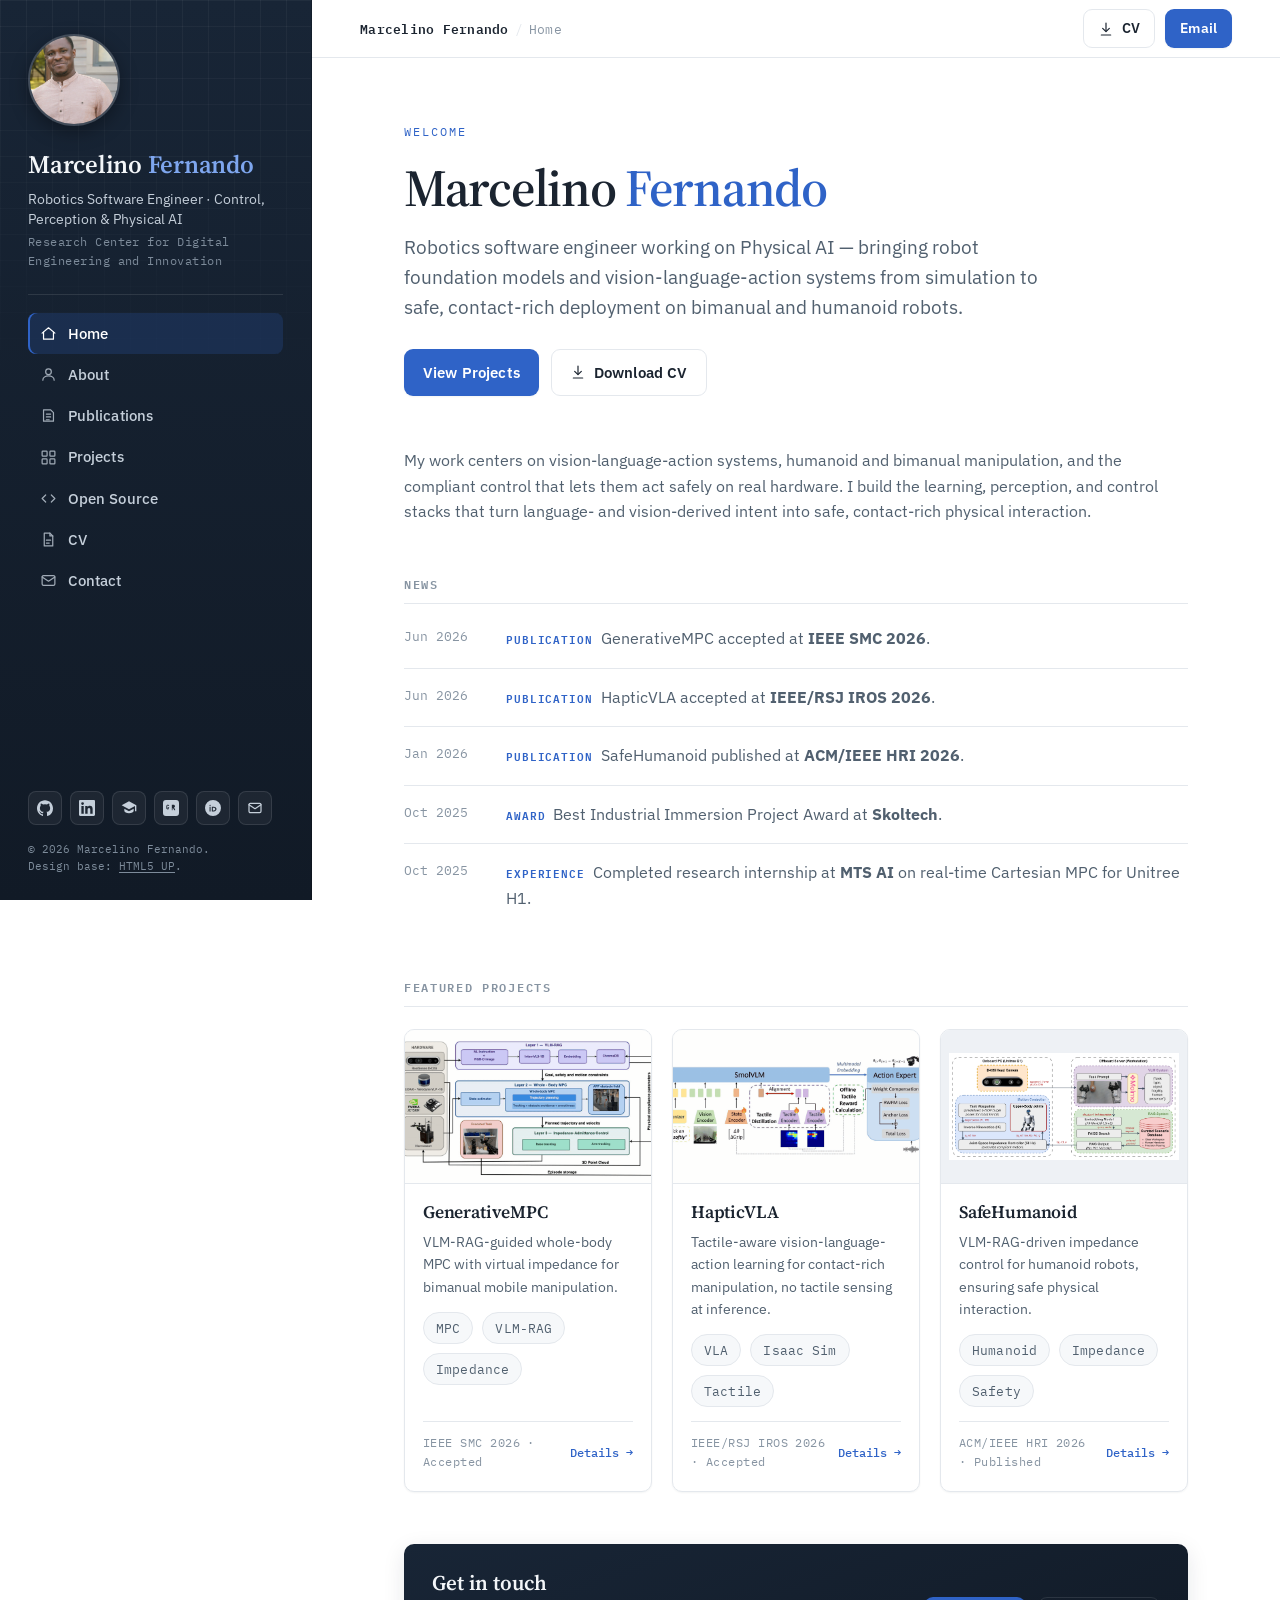
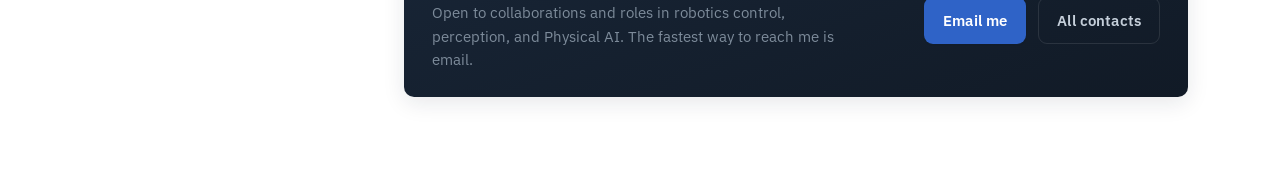
==== commit 48df35cd: "Updated project status" ====
--- a/index.html
+++ b/index.html
@@ -104,28 +104,24 @@
 					<h2 class="section-head">News</h2>
 					<div class="news">
 						<div class="news-item">
-							<div class="news-date">2026</div>
-							<div class="news-body"><span class="tag">Submitted</span>AnyGoal submitted to <strong>IEEE CoRL 2026</strong>.</div>
+							<div class="news-date">Jun 2026</div>
+							<div class="news-body"><span class="tag">Publication</span>GenerativeMPC accepted at <strong>IEEE SMC 2026</strong>.</div>
 						</div>
 						<div class="news-item">
-							<div class="news-date">2026</div>
-							<div class="news-body"><span class="tag">Submitted</span>GenerativeMPC submitted to <strong>IEEE SMC 2026</strong>.</div>
+							<div class="news-date">Jun 2026</div>
+							<div class="news-body"><span class="tag">Publication</span>HapticVLA accepted at <strong>IEEE/RSJ IROS 2026</strong>.</div>
 						</div>
 						<div class="news-item">
-							<div class="news-date">2026</div>
-							<div class="news-body"><span class="tag">Submitted</span>HapticVLA submitted to <strong>IEEE/RSJ IROS 2026</strong>.</div>
+							<div class="news-date">Jan 2026</div>
+							<div class="news-body"><span class="tag">Publication</span>SafeHumanoid published at <strong>ACM/IEEE HRI 2026</strong>.</div>
 						</div>
 						<div class="news-item">
-							<div class="news-date">2026</div>
-							<div class="news-body"><span class="tag">Accepted</span>SafeHumanoid accepted at <strong>ACM/IEEE HRI 2026</strong>.</div>
-						</div>
-						<div class="news-item">
-							<div class="news-date">2025</div>
+							<div class="news-date">Oct 2025</div>
 							<div class="news-body"><span class="tag">Award</span>Best Industrial Immersion Project Award at <strong>Skoltech</strong>.</div>
 						</div>
 						<div class="news-item">
-							<div class="news-date">2025</div>
-							<div class="news-body">Completed research internship at <strong>MTS AI</strong> on real-time Cartesian MPC for Unitree H1.</div>
+							<div class="news-date">Oct 2025</div>
+							<div class="news-body"><span class="tag">Experience</span>Completed research internship at <strong>MTS AI</strong> on real-time Cartesian MPC for Unitree H1.</div>
 						</div>
 					</div>
 				</section>
@@ -143,7 +139,7 @@
 									<span class="chip">MPC</span><span class="chip">VLM-RAG</span><span class="chip">Impedance</span>
 								</div>
 								<div class="cmeta">
-									<span class="venue">IEEE SMC 2026 · Submitted</span>
+									<span class="venue">IEEE SMC 2026 · Accepted</span>
 									<a class="more" href="projects.html">Details →</a>
 								</div>
 							</div>
@@ -157,7 +153,7 @@
 									<span class="chip">VLA</span><span class="chip">Isaac Sim</span><span class="chip">Tactile</span>
 								</div>
 								<div class="cmeta">
-									<span class="venue">IEEE/RSJ IROS 2026 · Submitted</span>
+									<span class="venue">IEEE/RSJ IROS 2026 · Accepted</span>
 									<a class="more" href="projects.html">Details →</a>
 								</div>
 							</div>
@@ -171,7 +167,7 @@
 									<span class="chip">Humanoid</span><span class="chip">Impedance</span><span class="chip">Safety</span>
 								</div>
 								<div class="cmeta">
-									<span class="venue">ACM/IEEE HRI 2026 · Accepted</span>
+									<span class="venue">ACM/IEEE HRI 2026 · Published</span>
 									<a class="more" href="projects.html">Details →</a>
 								</div>
 							</div>
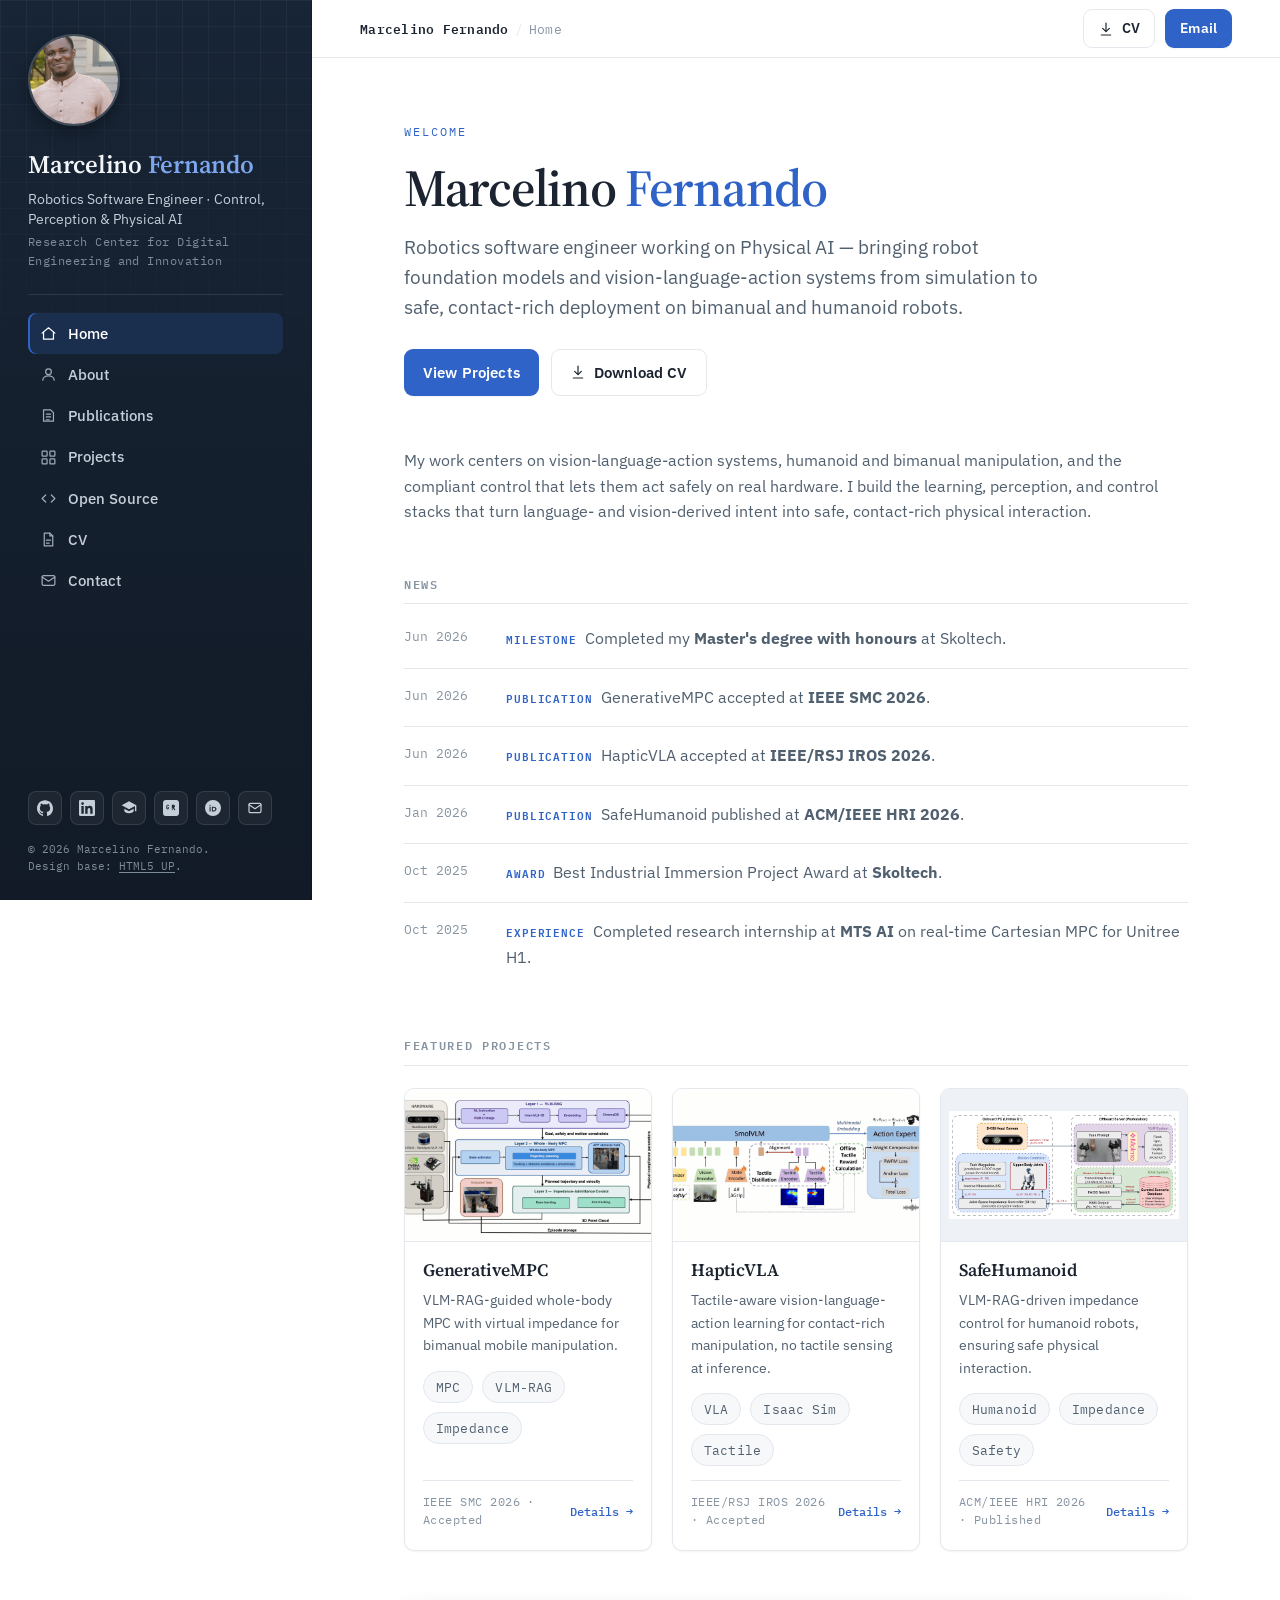
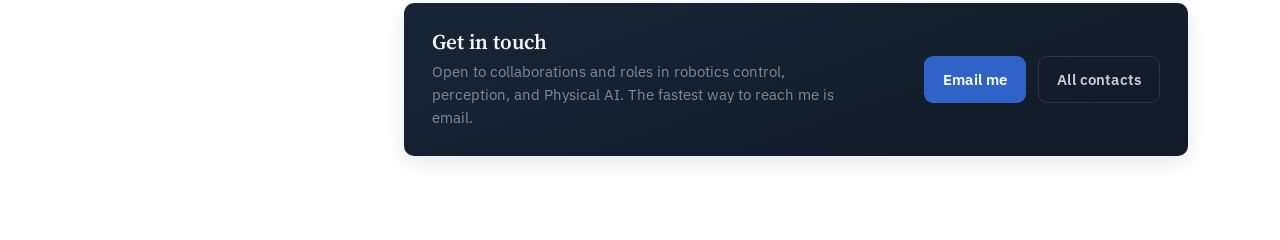
==== commit 3f611e9b: "Updated CV and achievements" ====
--- a/index.html
+++ b/index.html
@@ -105,6 +105,10 @@
 					<div class="news">
 						<div class="news-item">
 							<div class="news-date">Jun 2026</div>
+							<div class="news-body"><span class="tag">Milestone</span>Completed my <strong>Master's degree with honours</strong> at Skoltech.</div>
+						</div>
+						<div class="news-item">
+							<div class="news-date">Jun 2026</div>
 							<div class="news-body"><span class="tag">Publication</span>GenerativeMPC accepted at <strong>IEEE SMC 2026</strong>.</div>
 						</div>
 						<div class="news-item">
